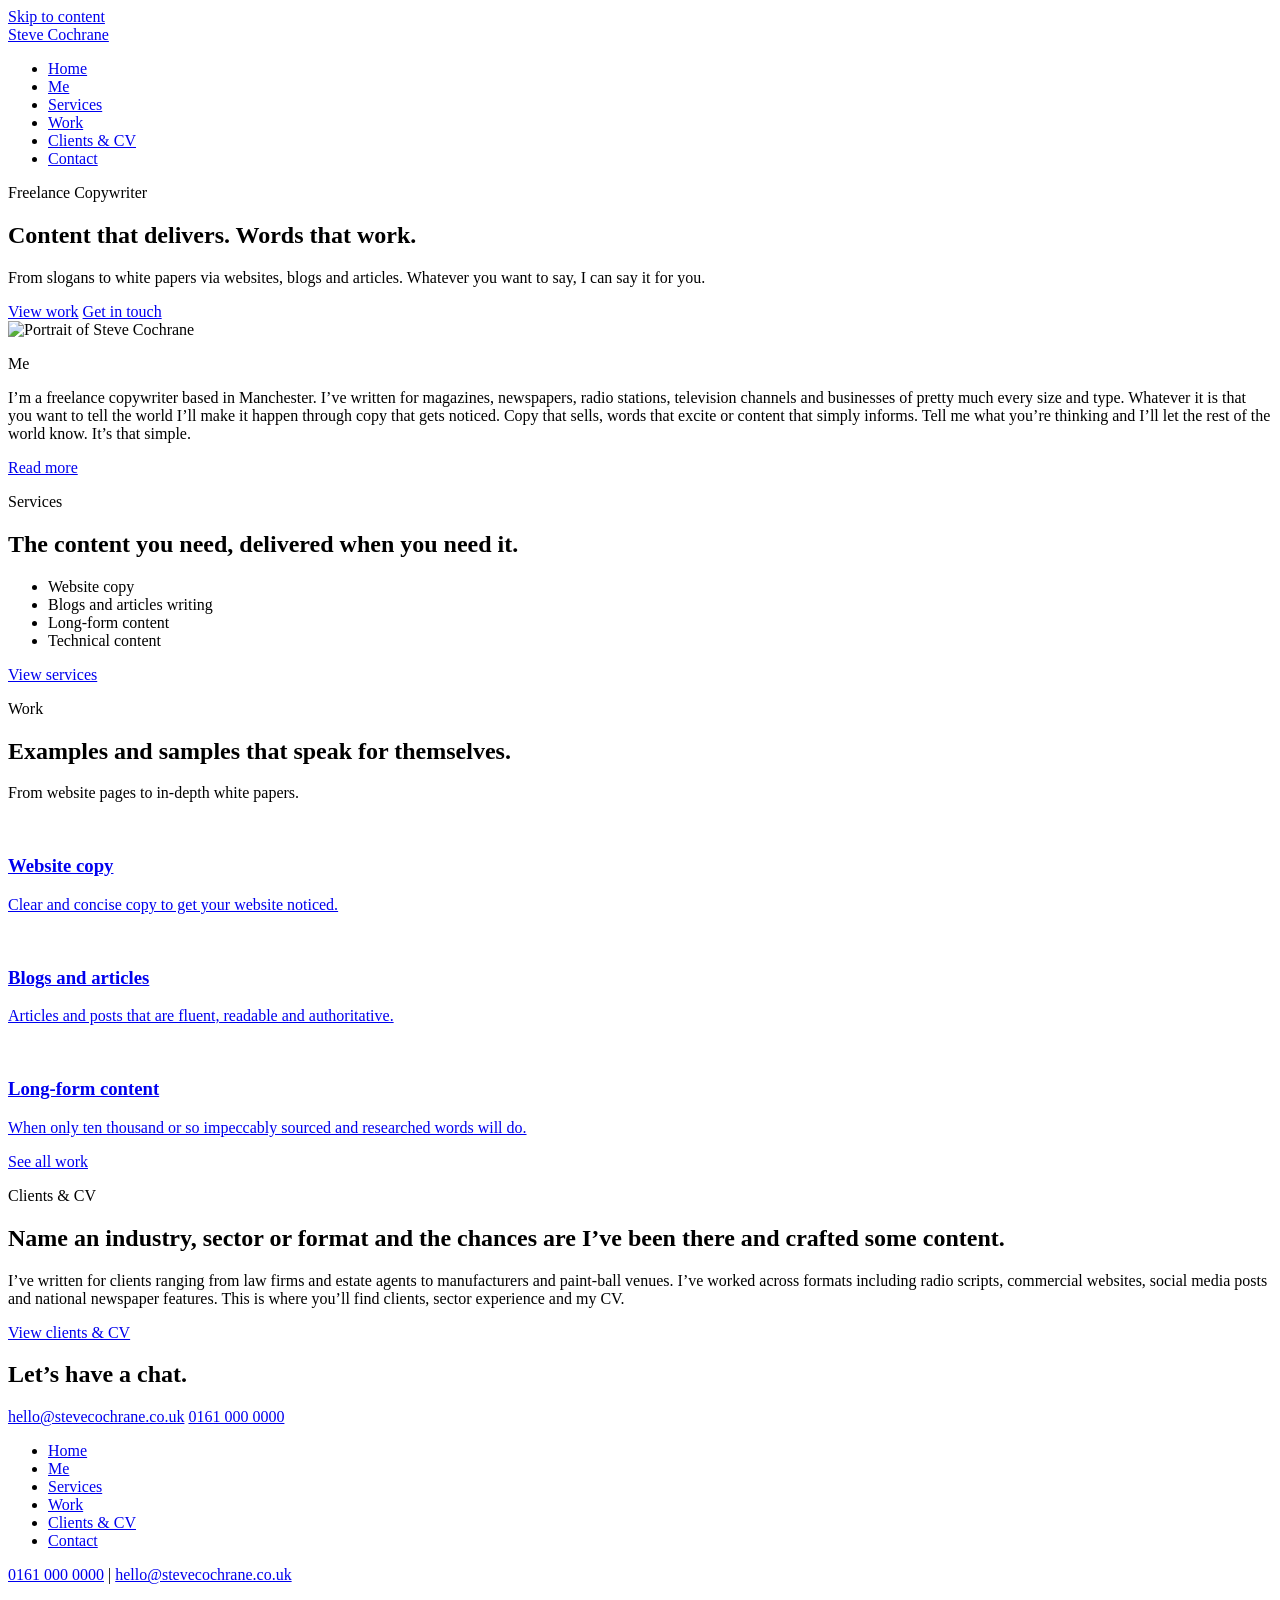
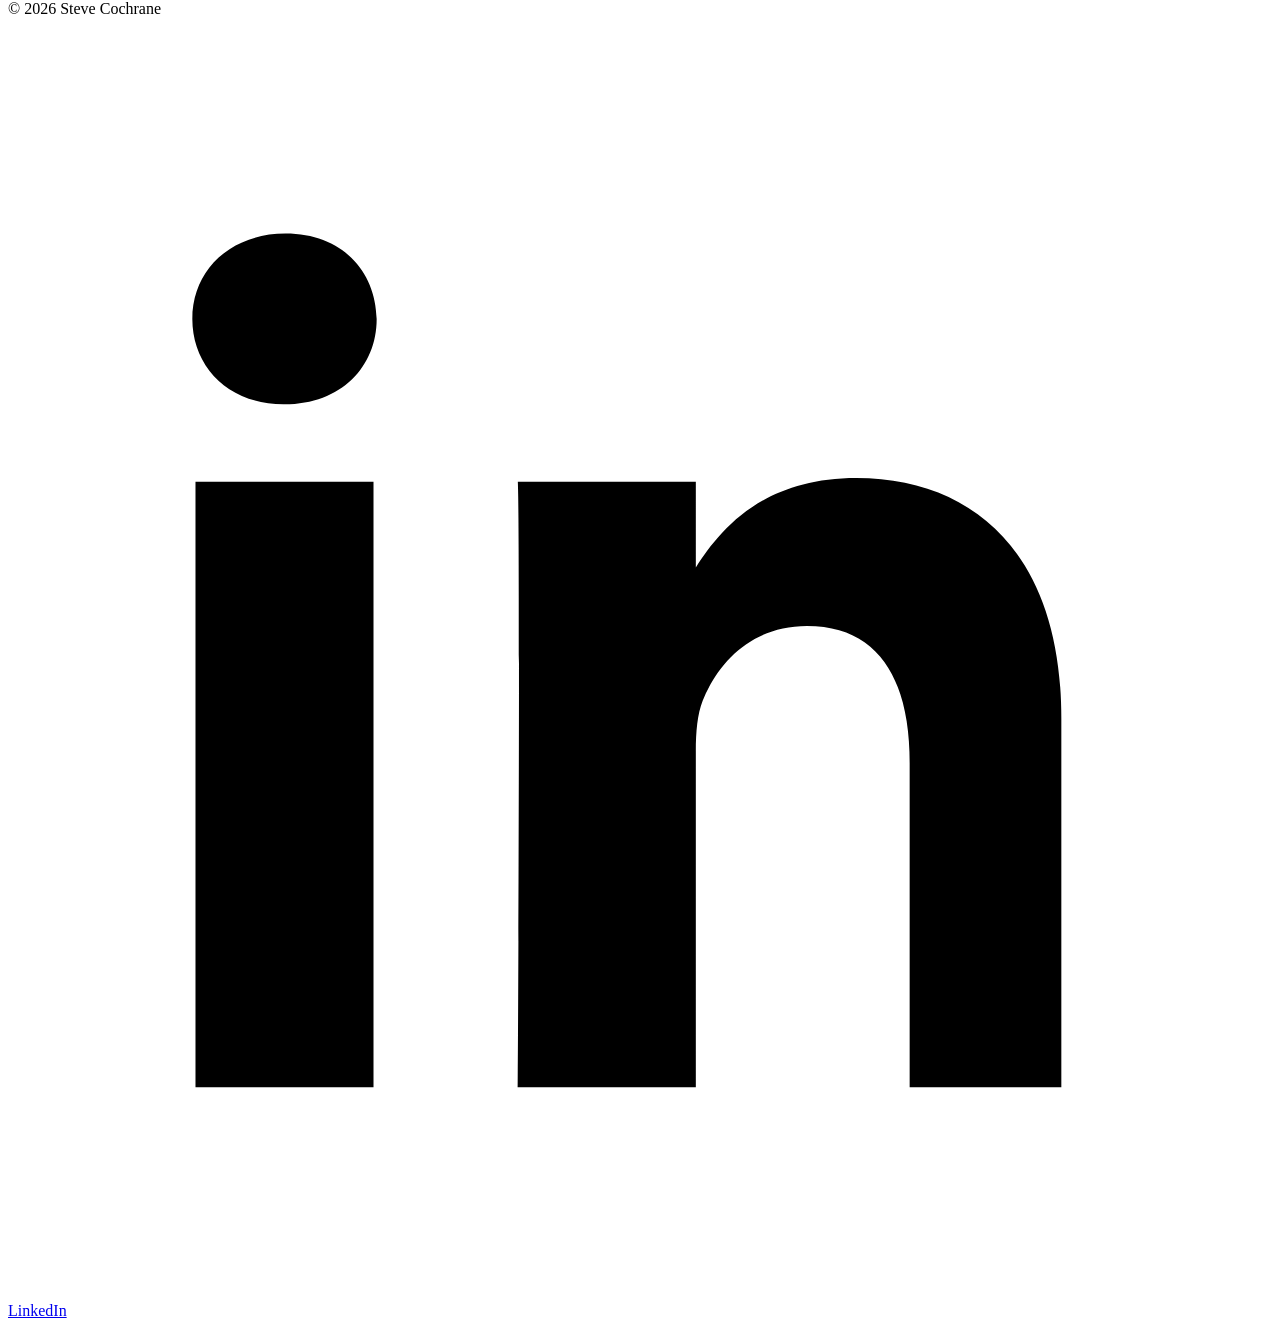
==== index.html @ b998ed4e "Create index.html" ====
<!DOCTYPE html>
<html lang="en-GB">
<head>
  <meta charset="UTF-8" />
  <meta name="viewport" content="width=device-width, initial-scale=1.0" />
  <title>Steve Cochrane | Freelance Copywriter</title>
  <meta
    name="description"
    content="Freelance copywriter Steve Cochrane writes clear, effective copy for websites, articles, white papers and more."
  />
  <link rel="preconnect" href="https://fonts.googleapis.com" />
  <link rel="preconnect" href="https://fonts.gstatic.com" crossorigin />
  <link
    href="https://fonts.googleapis.com/css2?family=Inter:wght@400;500;600;700;800&display=swap"
    rel="stylesheet"
  />
  <link rel="stylesheet" href="css/style.css" />
</head>

<body>
  <a class="skip-link" href="#main">Skip to content</a>

  <!-- HEADER -->
  <header class="site-header">
    <div class="container header-inner">
      <a class="site-logo" href="index.html">Steve Cochrane</a>

      <nav class="site-nav" aria-label="Primary navigation">
        <ul>
          <li><a href="index.html">Home</a></li>
          <li><a href="me.html">Me</a></li>
          <li><a href="services.html">Services</a></li>
          <li><a href="work.html">Work</a></li>
          <li><a href="clients-cv.html">Clients &amp; CV</a></li>
          <li><a class="nav-cta" href="contact.html">Contact</a></li>
        </ul>
      </nav>
    </div>
  </header>

  <!-- MAIN -->
  <main id="main">

    <!-- HERO -->
    <section class="hero">
      <div class="container hero-grid">
        <div class="hero-copy">
          <p class="eyebrow">Freelance Copywriter</p>
          <h1>Content that delivers. Words that work. 
</h1>
          <p class="hero-text">
            From slogans to white papers via websites, blogs and articles. Whatever you want to say, I can say it for you.  
          </p>

          <div class="hero-actions">
            <a class="button button-primary" href="work.html">View work</a>
            <a class="button button-secondary" href="contact.html">Get in touch</a>
          </div>
        </div>

        <div class="hero-image-wrap">
          <img
            src="image/steve.png"
            alt="Portrait of Steve Cochrane"
            class="hero-image"
          />
        </div>
      </div>
    </section>

    <!-- ME PREVIEW -->
    <section class="home-preview-section">
      <div class="container home-preview-grid">
        <div class="home-preview-label">
          <p>Me</p>
        </div>

        <div class="home-preview-content">
                    <p>
            I’m a freelance copywriter based in Manchester. I’ve written for magazines, newspapers, radio stations, television channels and businesses of pretty much every size and type. 
Whatever it is that you want to tell the world I’ll make it happen through copy that gets noticed. Copy that sells, words that excite or content that simply informs. Tell me what you’re thinking and I’ll let the rest of the world know. It’s that simple. 

          </p>
          <a class="text-link" href="me.html">Read more</a>
        </div>
      </div>
    </section>

    <!-- SERVICES PREVIEW -->
    <section class="home-preview-section">
      <div class="container home-preview-grid">
        <div class="home-preview-label">
          <p>Services</p>
        </div>

        <div class="home-preview-content">
          <h2>The content you need, delivered when you need it.</h2>
          <ul class="home-simple-list">
            <li>Website copy</li>
            <li>Blogs and articles writing</li>
            <li>Long-form content</li>
            <li>Technical content</li>
          </ul>
          <a class="text-link" href="services.html">View services</a>
        </div>
      </div>
    </section>

    <!-- WORK PREVIEW WITH IMAGES -->
    <section class="home-preview-section">
      <div class="container home-preview-grid">
        <div class="home-preview-label">
          <p>Work</p>
        </div>

        <div class="home-preview-content">
          <h2>Examples and samples that speak for themselves.</h2>
          <p>
           From website pages to in-depth white papers.

          </p>

          <div class="home-work-thumbs">
            <a class="work-thumb" href="work.html">
              <img src="image/work-thumb-1.jpg" alt="">
              <div class="work-thumb-copy">
                <h3>Website copy</h3>
                <p>Clear and concise copy to get your website noticed.
</p>
              </div>
            </a>

            <a class="work-thumb" href="work.html">
              <img src="image/work-thumb-2.jpg" alt="">
              <div class="work-thumb-copy">
                <h3>Blogs and articles</h3>
                <p>Articles and posts that are fluent, readable and authoritative. 
</p>
              </div>
            </a>

            <a class="work-thumb" href="work.html">
              <img src="image/work-thumb-3.jpg" alt="">
              <div class="work-thumb-copy">
                <h3>Long-form content
</h3>
                <p>When only ten thousand or so impeccably sourced and researched words will do.
</p>
              </div>
            </a>
          </div>

          <a class="text-link" href="work.html">See all work</a>
        </div>
      </div>
    </section>

    <!-- CLIENTS & CV -->
    <section class="home-preview-section">
      <div class="container home-preview-grid">
        <div class="home-preview-label">
          <p>Clients &amp; CV</p>
        </div>

        <div class="home-preview-content">
          <h2>Name an industry, sector or format and the chances are I’ve been there and crafted some content. 
</h2>
          <p>
           I’ve written for clients ranging from law firms and estate agents to manufacturers and paint-ball venues. I’ve worked across formats including radio scripts, commercial websites, social media posts and national newspaper features.
This is where you’ll find clients, sector experience and my CV. 

          </p>
          <a class="text-link" href="clients-cv.html">View clients &amp; CV</a>
        </div>
      </div>
    </section>

    <!-- CONTACT BAND -->
    <section class="contact-band">
      <div class="container contact-band-inner">
        <h2>Let’s have a chat.</h2>
        <a href="mailto:hello@stevecochrane.co.uk">hello@stevecochrane.co.uk</a>
        <a href="tel:01610000000">0161 000 0000</a>
      </div>
    </section>

  </main>

  <!-- FOOTER -->
  <footer class="site-footer">
    <div class="container footer-main">

      <nav class="footer-nav">
        <ul>
          <li><a href="index.html">Home</a></li>
          <li><a href="me.html">Me</a></li>
          <li><a href="services.html">Services</a></li>
          <li><a href="work.html">Work</a></li>
          <li><a href="clients-cv.html">Clients &amp; CV</a></li>
          <li><a href="contact.html">Contact</a></li>
        </ul>
      </nav>

      <div class="footer-meta">
        <div class="footer-meta-left">
          <p>
            <a href="tel:01610000000">0161 000 0000</a>
            <span>|</span>
            <a href="mailto:hello@stevecochrane.co.uk">hello@stevecochrane.co.uk</a>
          </p>
          <p>© 2026 Steve Cochrane</p>
        </div>

        <a class="footer-social" href="#" target="_blank">
          <svg viewBox="0 0 24 24">
            <path d="M6.94 8.5H3.56V20h3.38V8.5Zm-1.69-1.47c1.08 0 1.75-.72 1.75-1.62-.02-.92-.67-1.62-1.73-1.62S3.5 4.49 3.5 5.41c0 .9.68 1.62 1.73 1.62h.02ZM20.5 20h-3.38v-6.16c0-1.55-.56-2.6-1.95-2.6-1.07 0-1.7.72-1.98 1.42-.1.25-.13.6-.13.95V20H9.68s.05-10.46 0-11.5h3.38v1.63c.45-.7 1.25-1.7 3.05-1.7 2.23 0 3.89 1.45 3.89 4.56V20Z"/>
          </svg>
          <span>LinkedIn</span>
        </a>
      </div>

    </div>
  </footer>

</body>
</html>
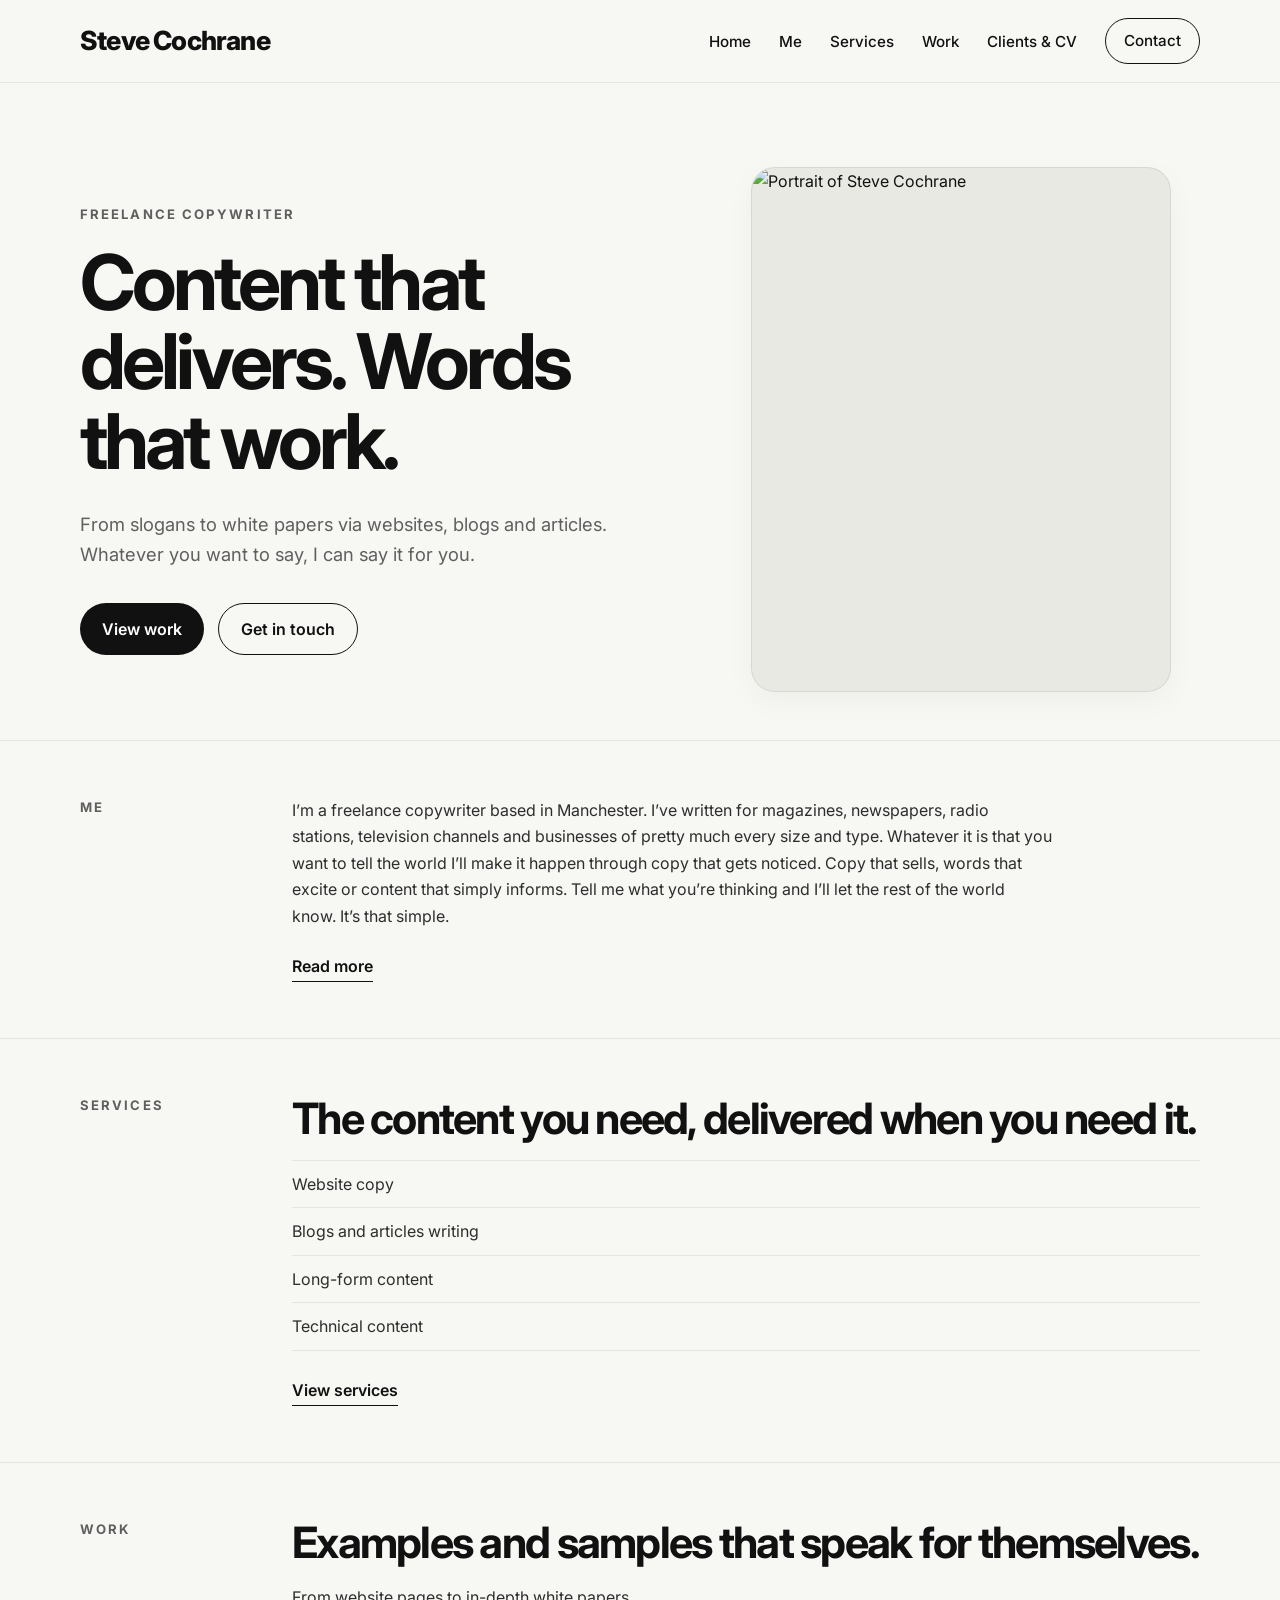
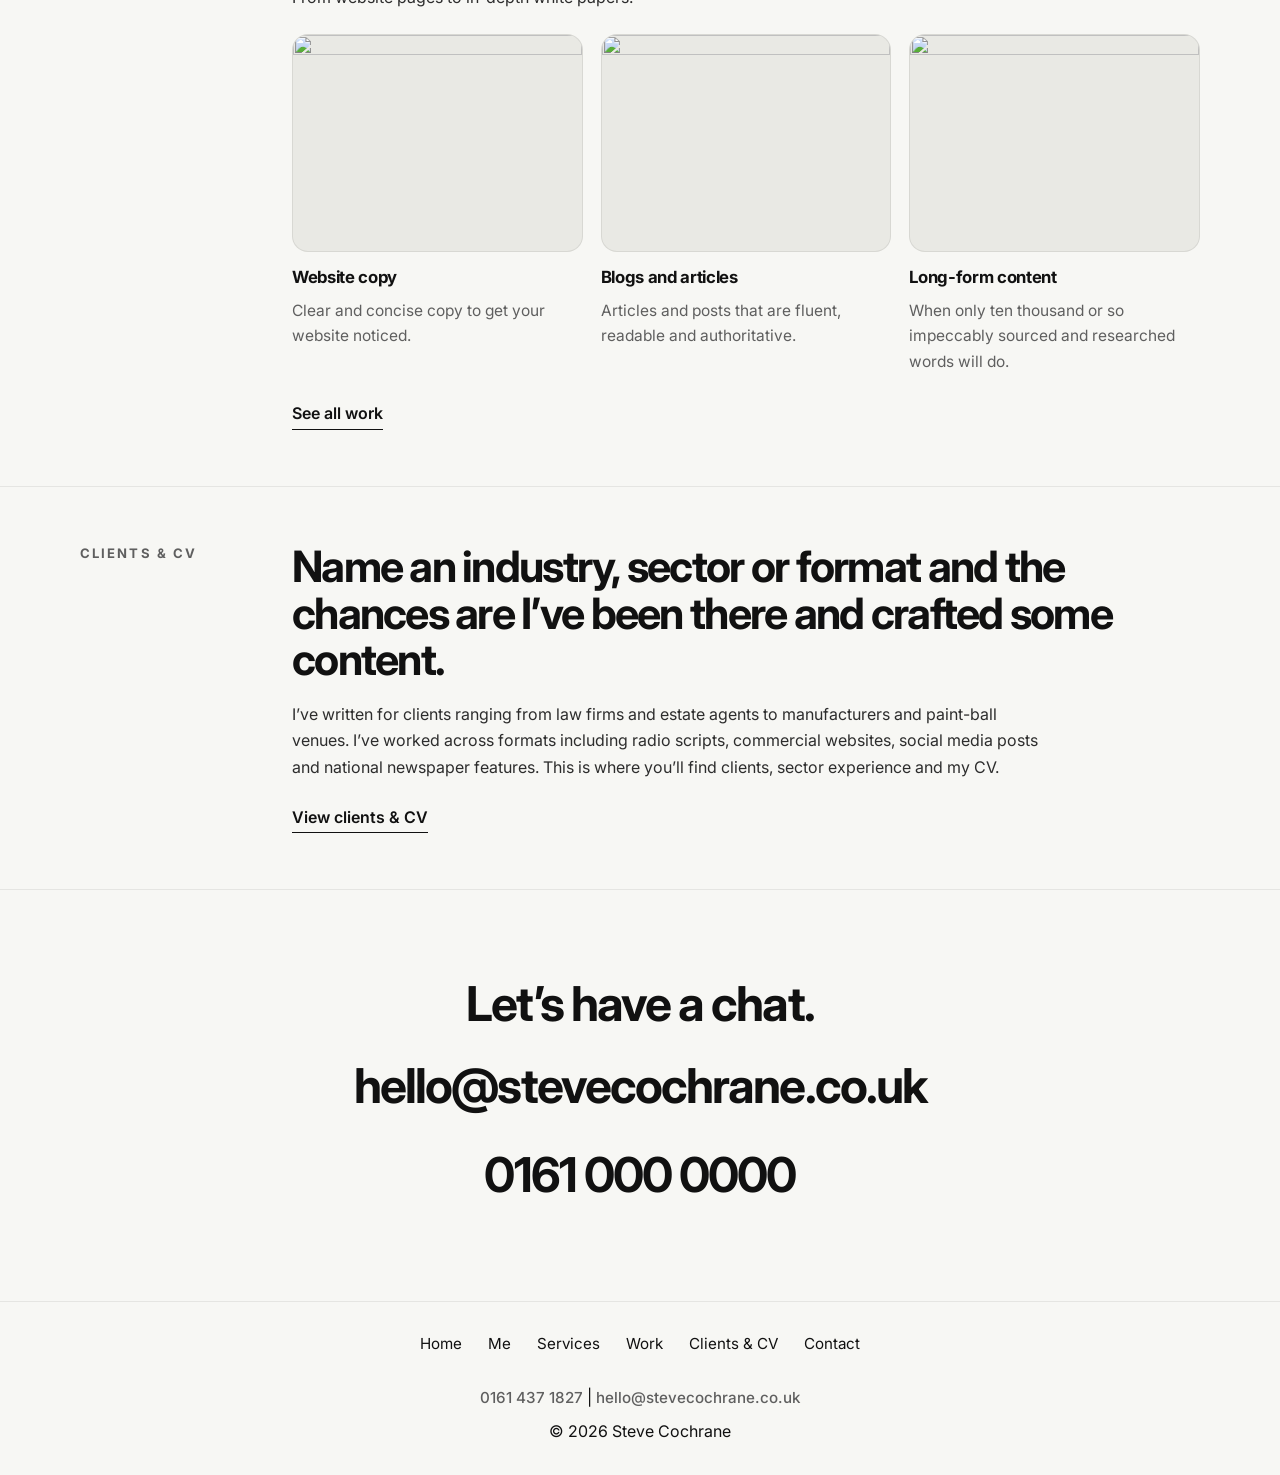
==== commit fb17aab6: "Update index.html" ====
--- a/index.html
+++ b/index.html
@@ -186,11 +186,9 @@
 
   </main>
 
-  <!-- FOOTER -->
-  <footer class="site-footer">
+    <footer class="site-footer">
     <div class="container footer-main">
-
-      <nav class="footer-nav">
+      <nav class="footer-nav" aria-label="Footer navigation">
         <ul>
           <li><a href="index.html">Home</a></li>
           <li><a href="me.html">Me</a></li>
@@ -201,25 +199,17 @@
         </ul>
       </nav>
 
-      <div class="footer-meta">
-        <div class="footer-meta-left">
-          <p>
-            <a href="tel:01610000000">0161 000 0000</a>
-            <span>|</span>
-            <a href="mailto:hello@stevecochrane.co.uk">hello@stevecochrane.co.uk</a>
-          </p>
-          <p>© 2026 Steve Cochrane</p>
-        </div>
-
-        <a class="footer-social" href="#" target="_blank">
-          <svg viewBox="0 0 24 24">
-            <path d="M6.94 8.5H3.56V20h3.38V8.5Zm-1.69-1.47c1.08 0 1.75-.72 1.75-1.62-.02-.92-.67-1.62-1.73-1.62S3.5 4.49 3.5 5.41c0 .9.68 1.62 1.73 1.62h.02ZM20.5 20h-3.38v-6.16c0-1.55-.56-2.6-1.95-2.6-1.07 0-1.7.72-1.98 1.42-.1.25-.13.6-.13.95V20H9.68s.05-10.46 0-11.5h3.38v1.63c.45-.7 1.25-1.7 3.05-1.7 2.23 0 3.89 1.45 3.89 4.56V20Z"/>
-          </svg>
-          <span>LinkedIn</span>
-        </a>
-      </div>
-
-    </div>
+     <div class="footer-meta">
+  <div class="footer-meta-centre">
+    <p>
+      <a class="footer-contact-item" href="tel:01614371827">0161 437 1827</a>
+      <span>|</span>
+      <a class="footer-contact-item" href="mailto:hello@stevecochrane.co.uk">hello@stevecochrane.co.uk</a>
+    </p>
+    <p>© 2026 Steve Cochrane</p>
+  </div>
+</div>
+     
   </footer>
 
 </body>
--- a/css/style.css
+++ b/css/style.css
@@ -0,0 +1,1550 @@
+:root {
+  --bg: #f7f7f4;
+  --surface: #ffffff;
+  --text: #111111;
+  --muted: #5f5f5f;
+  --line: #dddddd;
+  --accent: #111111;
+  --max-width: 1120px;
+  --narrow-width: 760px;
+  --radius: 18px;
+  --shadow: 0 10px 30px rgba(0, 0, 0, 0.04);
+}
+
+* {
+  box-sizing: border-box;
+}
+
+html {
+  scroll-behavior: smooth;
+}
+
+body {
+  margin: 0;
+  font-family: "Inter", sans-serif;
+  background: var(--bg);
+  color: var(--text);
+  line-height: 1.65;
+}
+
+img {
+  max-width: 100%;
+  display: block;
+}
+
+a {
+  color: var(--text);
+  text-decoration: none;
+}
+
+a:hover {
+  text-decoration: underline;
+}
+
+.skip-link {
+  position: absolute;
+  left: 16px;
+  top: -48px;
+  background: #111111;
+  color: #ffffff;
+  padding: 10px 14px;
+  border-radius: 999px;
+  z-index: 1000;
+  transition: top 0.2s ease;
+}
+
+.skip-link:focus {
+  top: 16px;
+}
+
+.container {
+  width: min(calc(100% - 40px), var(--max-width));
+  margin: 0 auto;
+}
+
+.narrow {
+  width: min(100%, var(--narrow-width));
+}
+
+.site-header {
+  position: sticky;
+  top: 0;
+  z-index: 100;
+  background: rgba(247, 247, 244, 0.92);
+  backdrop-filter: blur(12px);
+  border-bottom: 1px solid rgba(17, 17, 17, 0.08);
+}
+
+.header-inner {
+  display: flex;
+  align-items: center;
+  justify-content: space-between;
+  min-height: 82px;
+  gap: 24px;
+}
+
+.site-logo {
+  font-size: 1.65rem;
+  font-weight: 800;
+  letter-spacing: -0.03em;
+  text-decoration: none;
+}
+
+.site-logo:hover {
+  text-decoration: none;
+}
+
+.site-nav ul {
+  display: flex;
+  align-items: center;
+  gap: 28px;
+  list-style: none;
+  padding: 0;
+  margin: 0;
+}
+
+.site-nav a {
+  font-size: 0.95rem;
+  font-weight: 500;
+  text-decoration: none;
+}
+
+.nav-cta {
+  display: inline-flex;
+  align-items: center;
+  justify-content: center;
+  min-height: 46px;
+  padding: 0 18px;
+  border: 1px solid #111111;
+  border-radius: 999px;
+}
+
+.nav-cta:hover {
+  background: #111111;
+  color: #ffffff;
+  text-decoration: none;
+}
+
+.hero {
+  padding: 84px 0 48px;
+}
+
+.hero-grid {
+  display: grid;
+  grid-template-columns: 1.1fr 0.9fr;
+  gap: 56px;
+  align-items: center;
+}
+
+.eyebrow {
+  margin: 0 0 18px;
+  font-size: 0.82rem;
+  font-weight: 700;
+  letter-spacing: 0.16em;
+  text-transform: uppercase;
+  color: var(--muted);
+}
+
+.hero h1 {
+  margin: 0;
+  font-size: clamp(2.8rem, 6vw, 5rem);
+  line-height: 1.03;
+  letter-spacing: -0.05em;
+  max-width: 10ch;
+}
+
+.hero-text {
+  margin: 28px 0 0;
+  max-width: 600px;
+  font-size: 1.15rem;
+  color: var(--muted);
+}
+
+.hero-actions {
+  display: flex;
+  flex-wrap: wrap;
+  gap: 14px;
+  margin-top: 34px;
+}
+
+.button {
+  display: inline-flex;
+  align-items: center;
+  justify-content: center;
+  min-height: 52px;
+  padding: 0 22px;
+  border-radius: 999px;
+  font-weight: 600;
+  transition: transform 0.2s ease, background 0.2s ease, color 0.2s ease;
+}
+
+.button:hover {
+  text-decoration: none;
+  transform: translateY(-2px);
+}
+
+.button-primary {
+  background: #111111;
+  color: #ffffff;
+}
+
+.button-primary:hover {
+  background: #222222;
+}
+
+.button-secondary {
+  border: 1px solid #111111;
+  color: #111111;
+}
+
+.button-secondary:hover {
+  background: #111111;
+  color: #ffffff;
+}
+
+.hero-image-wrap {
+  display: flex;
+  justify-content: center;
+}
+
+.hero-image {
+  width: 100%;
+  max-width: 420px;
+  aspect-ratio: 4 / 5;
+  object-fit: cover;
+  border-radius: 24px;
+  background: #e9e9e4;
+  box-shadow: var(--shadow);
+  border: 1px solid rgba(17, 17, 17, 0.08);
+}
+
+.intro-strip {
+  padding: 22px 0;
+  border-top: 1px solid rgba(17, 17, 17, 0.08);
+  border-bottom: 1px solid rgba(17, 17, 17, 0.08);
+}
+
+.intro-strip-inner p {
+  margin: 0;
+  font-size: 1.05rem;
+  color: var(--muted);
+}
+
+.section {
+  padding: 92px 0;
+}
+
+.section-alt {
+  background: #f0f0eb;
+}
+
+.section-label {
+  margin: 0 0 14px;
+  font-size: 0.82rem;
+  font-weight: 700;
+  letter-spacing: 0.16em;
+  text-transform: uppercase;
+  color: var(--muted);
+}
+
+.section h2 {
+  margin: 0 0 22px;
+  font-size: clamp(2rem, 4vw, 3.2rem);
+  line-height: 1.08;
+  letter-spacing: -0.04em;
+}
+
+.section p {
+  margin: 0 0 18px;
+  font-size: 1.05rem;
+  color: #2d2d2d;
+}
+
+.section-intro {
+  max-width: 700px;
+  color: var(--muted);
+}
+
+.services-grid {
+  display: grid;
+  grid-template-columns: repeat(2, minmax(0, 1fr));
+  gap: 22px;
+  margin-top: 34px;
+}
+
+.service-card {
+  background: var(--surface);
+  border: 1px solid rgba(17, 17, 17, 0.08);
+  border-radius: var(--radius);
+  padding: 28px;
+  box-shadow: var(--shadow);
+}
+
+.service-card h3 {
+  margin: 0 0 12px;
+  font-size: 1.3rem;
+  letter-spacing: -0.03em;
+}
+
+.service-card p {
+  margin: 0;
+  color: var(--muted);
+}
+
+.work-list {
+  display: flex;
+  flex-direction: column;
+  margin-top: 30px;
+  border-top: 1px solid var(--line);
+}
+
+.work-item {
+  display: flex;
+  align-items: center;
+  justify-content: space-between;
+  gap: 24px;
+  padding: 24px 0;
+  border-bottom: 1px solid var(--line);
+}
+
+.work-item h3 {
+  margin: 0 0 8px;
+  font-size: 1.2rem;
+  letter-spacing: -0.03em;
+}
+
+.work-item p {
+  margin: 0;
+  color: var(--muted);
+}
+
+.work-item a {
+  white-space: nowrap;
+  font-weight: 600;
+}
+
+.quote-block {
+  padding: 40px;
+  background: #111111;
+  color: #ffffff;
+  border-radius: 24px;
+}
+
+.quote-block p {
+  margin: 0;
+  color: #ffffff;
+  font-size: clamp(1.3rem, 3vw, 2rem);
+  line-height: 1.3;
+  letter-spacing: -0.03em;
+}
+
+.contact-section {
+  padding-bottom: 110px;
+}
+
+.contact-details {
+  display: flex;
+  flex-direction: column;
+  gap: 10px;
+  margin-top: 28px;
+}
+
+.contact-details a,
+.contact-details span {
+  font-size: clamp(1.4rem, 3vw, 2.2rem);
+  font-weight: 700;
+  letter-spacing: -0.03em;
+}
+
+.site-footer {
+  border-top: 1px solid rgba(17, 17, 17, 0.08);
+  padding: 26px 0;
+}
+
+.footer-inner {
+  display: flex;
+  align-items: center;
+  justify-content: space-between;
+  gap: 20px;
+}
+
+.footer-inner p {
+  margin: 0;
+  color: var(--muted);
+  font-size: 0.95rem;
+}
+
+@media (max-width: 900px) {
+  .header-inner {
+    flex-direction: column;
+    align-items: flex-start;
+    padding: 18px 0;
+  }
+
+  .site-nav ul {
+    flex-wrap: wrap;
+    gap: 14px 18px;
+  }
+
+  .hero-grid {
+    grid-template-columns: 1fr;
+    gap: 34px;
+  }
+
+  .hero h1 {
+    max-width: 12ch;
+  }
+
+  .services-grid {
+    grid-template-columns: 1fr;
+  }
+
+  .work-item {
+    flex-direction: column;
+    align-items: flex-start;
+  }
+
+  .footer-inner {
+    flex-direction: column;
+    align-items: flex-start;
+  }
+}
+
+@media (max-width: 640px) {
+  .container {
+    width: min(calc(100% - 28px), var(--max-width));
+  }
+
+  .hero {
+    padding-top: 56px;
+  }
+
+  .section {
+    padding: 70px 0;
+  }
+
+  .hero-text,
+  .section p,
+  .intro-strip-inner p,
+  .service-card p {
+    font-size: 1rem;
+  }
+
+  .quote-block {
+    padding: 28px;
+  }
+
+  .contact-details a,
+  .contact-details span {
+    font-size: 1.25rem;
+  }
+}
+/* ===== ME PAGE ===== */
+
+.bio-grid {
+  display: grid;
+  grid-template-columns: 1.1fr 0.9fr;
+  gap: 60px;
+  align-items: start;
+}
+
+.bio-copy h1 {
+  margin: 0 0 24px;
+  font-size: clamp(2.6rem, 5vw, 4rem);
+  line-height: 1.05;
+  letter-spacing: -0.04em;
+}
+
+.bio-copy p {
+  margin: 0 0 18px;
+  font-size: 1.05rem;
+  color: #2d2d2d;
+}
+
+.bio-image-wrap {
+  display: flex;
+  justify-content: center;
+}
+
+.bio-image {
+  width: 100%;
+  max-width: 420px;
+  aspect-ratio: 4 / 5;
+  object-fit: cover;
+  border-radius: 20px;
+  background: #e9e9e4;
+  border: 1px solid rgba(17, 17, 17, 0.08);
+}
+
+/* Responsive */
+
+@media (max-width: 900px) {
+  .bio-grid {
+    grid-template-columns: 1fr;
+    gap: 32px;
+  }
+
+  .bio-image {
+    max-width: 100%;
+  }
+}
+/* ===== MINIMAL HOMEPAGE TWEAK ===== */
+
+.hero-minimal {
+  min-height: calc(100vh - 82px);
+  display: flex;
+  align-items: center;
+  padding: 72px 0;
+}
+
+/* ===== SHARED FOOTER ===== */
+
+.site-footer {
+  border-top: 1px solid rgba(17, 17, 17, 0.08);
+  padding: 20px 0;
+}
+
+.footer-contact {
+  display: flex;
+  align-items: center;
+  justify-content: space-between;
+  gap: 18px 28px;
+  flex-wrap: wrap;
+}
+
+.footer-contact-item,
+.footer-social {
+  display: inline-flex;
+  align-items: center;
+  gap: 10px;
+  color: var(--muted);
+  font-size: 0.95rem;
+  font-weight: 500;
+  text-decoration: none;
+}
+
+.footer-contact-item:hover,
+.footer-social:hover {
+  color: var(--text);
+  text-decoration: none;
+}
+
+.footer-social svg {
+  width: 18px;
+  height: 18px;
+  fill: currentColor;
+  flex: 0 0 18px;
+}
+
+.footer-social span {
+  line-height: 1;
+}
+
+@media (max-width: 640px) {
+  .hero-minimal {
+    min-height: auto;
+    padding: 56px 0 64px;
+  }
+
+  .footer-contact {
+    flex-direction: column;
+    align-items: flex-start;
+  }
+}
+/* ===== HOMEPAGE PREVIEW SECTIONS ===== */
+
+.home-preview-section {
+  padding: 56px 0;
+  border-top: 1px solid rgba(17, 17, 17, 0.08);
+}
+
+.home-preview-grid {
+  display: grid;
+  grid-template-columns: 180px minmax(0, 1fr);
+  gap: 32px;
+  align-items: start;
+}
+
+.home-preview-label p {
+  margin: 0;
+  font-size: 0.82rem;
+  font-weight: 700;
+  letter-spacing: 0.16em;
+  text-transform: uppercase;
+  color: var(--muted);
+}
+
+.home-preview-content h2 {
+  margin: 0 0 18px;
+  font-size: clamp(1.8rem, 3.4vw, 2.7rem);
+  line-height: 1.08;
+  letter-spacing: -0.04em;
+}
+
+.home-preview-content p {
+  margin: 0 0 16px;
+  max-width: 760px;
+  color: #2d2d2d;
+}
+
+.text-link {
+  display: inline-block;
+  margin-top: 8px;
+  font-weight: 600;
+  text-decoration: none;
+  border-bottom: 1px solid currentColor;
+  padding-bottom: 2px;
+}
+
+.text-link:hover {
+  text-decoration: none;
+}
+
+.home-simple-list {
+  list-style: none;
+  padding: 0;
+  margin: 0 0 18px;
+}
+
+.home-simple-list li {
+  padding: 10px 0;
+  border-bottom: 1px solid rgba(17, 17, 17, 0.08);
+  color: #2d2d2d;
+}
+
+.home-simple-list li:first-child {
+  border-top: 1px solid rgba(17, 17, 17, 0.08);
+}
+
+.home-work-preview {
+  margin-bottom: 18px;
+}
+
+.home-work-item {
+  padding: 14px 0;
+  border-bottom: 1px solid rgba(17, 17, 17, 0.08);
+}
+
+.home-work-item:first-child {
+  border-top: 1px solid rgba(17, 17, 17, 0.08);
+}
+
+.home-work-item h3 {
+  margin: 0 0 6px;
+  font-size: 1.05rem;
+  letter-spacing: -0.02em;
+}
+
+.home-work-item p {
+  margin: 0;
+  color: var(--muted);
+}
+
+@media (max-width: 900px) {
+  .home-preview-grid {
+    grid-template-columns: 1fr;
+    gap: 14px;
+  }
+}
+/* ===== WORK THUMBNAILS ON HOMEPAGE ===== */
+
+.home-work-thumbs {
+  display: grid;
+  grid-template-columns: repeat(3, minmax(0, 1fr));
+  gap: 18px;
+  margin: 24px 0 18px;
+}
+
+.work-thumb {
+  display: block;
+  text-decoration: none;
+  color: inherit;
+}
+
+.work-thumb:hover {
+  text-decoration: none;
+}
+
+.work-thumb img {
+  width: 100%;
+  aspect-ratio: 4 / 3;
+  object-fit: cover;
+  border-radius: 16px;
+  background: #e9e9e4;
+  border: 1px solid rgba(17, 17, 17, 0.08);
+  margin-bottom: 12px;
+}
+
+.work-thumb-copy h3 {
+  margin: 0 0 6px;
+  font-size: 1.05rem;
+  letter-spacing: -0.02em;
+}
+
+.work-thumb-copy p {
+  margin: 0;
+  color: var(--muted);
+  font-size: 0.97rem;
+}
+
+/* ===== LARGE CONTACT BAND ===== */
+
+.contact-band {
+  padding: 88px 0 76px;
+  border-top: 1px solid rgba(17, 17, 17, 0.08);
+}
+
+.contact-band-inner {
+  text-align: center;
+}
+
+.contact-band-inner h2 {
+  margin: 0 0 16px;
+  font-size: clamp(2rem, 4vw, 3rem);
+  line-height: 1.08;
+  letter-spacing: -0.04em;
+}
+
+.contact-band-inner a {
+  display: block;
+  width: fit-content;
+  margin: 0 auto 10px;
+  font-size: clamp(1.8rem, 4vw, 3rem);
+  font-weight: 700;
+  letter-spacing: -0.04em;
+  text-decoration: none;
+}
+
+.contact-band-inner a:hover {
+  text-decoration: underline;
+}
+
+/* ===== FOOTER WITH NAV ===== */
+
+.site-footer {
+  border-top: 1px solid rgba(17, 17, 17, 0.08);
+  padding: 28px 0 30px;
+}
+
+.footer-main {
+  display: flex;
+  flex-direction: column;
+  gap: 28px;
+}
+
+.footer-nav ul {
+  display: flex;
+  flex-wrap: wrap;
+  justify-content: center;
+  gap: 12px 26px;
+  list-style: none;
+  padding: 0;
+  margin: 0;
+}
+
+.footer-nav a {
+  color: var(--text);
+  text-decoration: none;
+  font-size: 0.95rem;
+}
+
+.footer-nav a:hover {
+  text-decoration: underline;
+}
+
+.footer-meta {
+  display: flex;
+  align-items: flex-end;
+  justify-content: space-between;
+  gap: 20px;
+}
+
+.footer-meta-left p {
+  margin: 0 0 8px;
+  color: var(--muted);
+  font-size: 0.95rem;
+}
+
+.footer-meta-left p:last-child {
+  margin-bottom: 0;
+}
+
+.footer-meta-left span {
+  margin: 0 8px;
+  color: var(--muted);
+}
+
+.footer-contact-item {
+  color: var(--muted);
+  text-decoration: none;
+}
+
+.footer-contact-item:hover {
+  color: var(--text);
+  text-decoration: none;
+}
+
+.footer-social {
+  display: inline-flex;
+  align-items: center;
+  gap: 10px;
+  color: var(--muted);
+  text-decoration: none;
+  font-size: 0.95rem;
+  font-weight: 500;
+}
+
+.footer-social:hover {
+  color: var(--text);
+  text-decoration: none;
+}
+
+.footer-social svg {
+  width: 18px;
+  height: 18px;
+  fill: currentColor;
+  flex: 0 0 18px;
+}
+
+/* ===== RESPONSIVE ===== */
+
+@media (max-width: 900px) {
+  .home-work-thumbs {
+    grid-template-columns: 1fr;
+  }
+
+  .footer-meta {
+    flex-direction: column;
+    align-items: flex-start;
+  }
+}
+
+@media (max-width: 640px) {
+  .contact-band {
+    padding: 64px 0 56px;
+  }
+
+  .contact-band-inner a {
+    font-size: 1.5rem;
+    word-break: break-word;
+  }
+
+  .footer-nav ul {
+    justify-content: flex-start;
+    gap: 10px 18px;
+  }
+}
+/* ===== WORK PAGE ===== */
+
+.work-hero {
+  padding-bottom: 70px;
+}
+
+.work-hero-grid {
+  display: grid;
+  grid-template-columns: 1fr 1fr;
+  gap: 48px;
+  align-items: center;
+}
+
+.work-hero-image img {
+  width: 100%;
+  aspect-ratio: 4 / 3;
+  object-fit: cover;
+  border-radius: 20px;
+  background: #e9e9e4;
+  border: 1px solid rgba(17, 17, 17, 0.08);
+}
+
+.work-hero-copy h1 {
+  margin: 0 0 20px;
+  font-size: clamp(2.4rem, 5vw, 4.2rem);
+  line-height: 1.05;
+  letter-spacing: -0.04em;
+}
+
+.work-hero-copy p {
+  margin: 0 0 16px;
+  color: #2d2d2d;
+}
+
+.work-section {
+  padding-top: 70px;
+  padding-bottom: 70px;
+}
+
+.work-section-alt {
+  background: #f0f0eb;
+}
+
+.work-section-heading {
+  max-width: 760px;
+  margin-bottom: 30px;
+}
+
+.work-section-heading h2 {
+  margin: 0 0 14px;
+  font-size: clamp(1.9rem, 3.8vw, 3rem);
+  line-height: 1.08;
+  letter-spacing: -0.04em;
+}
+
+.work-section-heading p {
+  margin: 0;
+  color: var(--muted);
+}
+
+.work-grid {
+  display: grid;
+  grid-template-columns: repeat(2, minmax(0, 1fr));
+  gap: 26px;
+}
+
+.work-card {
+  background: var(--surface);
+  border: 1px solid rgba(17, 17, 17, 0.08);
+  border-radius: 20px;
+  overflow: hidden;
+}
+
+.work-card-image {
+  display: block;
+  text-decoration: none;
+}
+
+.work-card-image:hover {
+  text-decoration: none;
+}
+
+.work-card-image img {
+  width: 100%;
+  aspect-ratio: 16 / 10;
+  object-fit: cover;
+  background: #e9e9e4;
+  border-bottom: 1px solid rgba(17, 17, 17, 0.08);
+}
+
+.work-card-body {
+  padding: 22px;
+}
+
+.work-card-body h3 {
+  margin: 0 0 10px;
+  font-size: 1.25rem;
+  letter-spacing: -0.03em;
+}
+
+.work-card-body p {
+  margin: 0 0 18px;
+  color: var(--muted);
+}
+
+.work-card-actions {
+  display: flex;
+  flex-wrap: wrap;
+  gap: 14px;
+}
+
+.work-card-actions a {
+  font-weight: 600;
+  text-decoration: none;
+  border-bottom: 1px solid currentColor;
+  padding-bottom: 2px;
+}
+
+.work-card-actions a:hover {
+  text-decoration: none;
+}
+
+@media (max-width: 900px) {
+  .work-hero-grid,
+  .work-grid {
+    grid-template-columns: 1fr;
+  }
+
+  .work-hero {
+    padding-bottom: 50px;
+  }
+
+  .work-section {
+    padding-top: 50px;
+    padding-bottom: 50px;
+  }
+}
+/* ===== CLIENTS & CV PAGE ===== */
+
+.clients-intro {
+  padding-bottom: 46px;
+}
+
+.clients-intro-inner {
+  max-width: 760px;
+}
+
+.clients-intro-inner h1 {
+  margin: 0 0 22px;
+  font-size: clamp(2.5rem, 5vw, 4.6rem);
+  line-height: 1.05;
+  letter-spacing: -0.05em;
+}
+
+.clients-intro-inner p {
+  margin: 0 0 16px;
+  color: #2d2d2d;
+}
+
+.client-logos-section {
+  padding-top: 20px;
+  padding-bottom: 70px;
+}
+
+.client-logos-grid {
+  display: grid;
+  grid-template-columns: repeat(5, minmax(0, 1fr));
+  gap: 34px 26px;
+  align-items: center;
+}
+
+.client-logo-item {
+  display: flex;
+  align-items: center;
+  justify-content: center;
+  min-height: 90px;
+}
+
+.client-logo-item img {
+  max-width: 300px;
+  max-height: 200px;
+  width: auto;
+  height: auto;
+  object-fit: contain;
+  opacity: 0.95;
+}
+
+.cv-preview-section {
+  padding-top: 20px;
+}
+
+.cv-preview-inner {
+  display: grid;
+  grid-template-columns: 0.9fr 1.1fr;
+  gap: 44px;
+  align-items: center;
+}
+
+.cv-copy h2 {
+  margin: 0 0 18px;
+  font-size: clamp(2rem, 4vw, 3rem);
+  line-height: 1.08;
+  letter-spacing: -0.04em;
+}
+
+.cv-copy p {
+  margin: 0 0 16px;
+  color: #2d2d2d;
+}
+
+.cv-preview-card {
+  display: block;
+  text-decoration: none;
+}
+
+.cv-preview-card:hover {
+  text-decoration: none;
+}
+
+.cv-preview-card img {
+  width: 100%;
+  max-width: 560px;
+  margin-left: auto;
+  border-radius: 18px;
+  background: #ecece7;
+  border: 1px solid rgba(17, 17, 17, 0.08);
+  box-shadow: 0 10px 30px rgba(0, 0, 0, 0.05);
+}
+
+/* Responsive */
+
+@media (max-width: 1000px) {
+  .client-logos-grid {
+    grid-template-columns: repeat(4, minmax(0, 1fr));
+  }
+}
+
+@media (max-width: 900px) {
+  .cv-preview-inner {
+    grid-template-columns: 1fr;
+    gap: 28px;
+  }
+
+  .cv-preview-card img {
+    margin-left: 0;
+    max-width: 100%;
+  }
+}
+
+@media (max-width: 700px) {
+  .client-logos-grid {
+    grid-template-columns: repeat(2, minmax(0, 1fr));
+    gap: 26px 18px;
+  }
+
+  .client-logo-item {
+    min-height: 72px;
+  }
+
+  .client-logo-item img {
+    max-width: 120px;
+    max-height: 48px;
+  }
+}
+.client-logo-item img {
+  max-width: 180px;
+  max-height: 80px;
+  width: auto;
+  height: auto;
+  object-fit: contain;
+}
+.client-logos-grid {
+  display: grid;
+  grid-template-columns: repeat(4, minmax(0, 1fr));
+  gap: 50px 40px;
+  align-items: center;
+  margin-top: 30px;
+}
+/* ===== SERVICES PAGE ===== */
+
+.services-intro {
+  padding-bottom: 54px;
+}
+
+.services-intro-inner {
+  max-width: 820px;
+}
+
+.services-intro-inner h1 {
+  margin: 0 0 22px;
+  font-size: clamp(2.6rem, 5vw, 4.8rem);
+  line-height: 1.04;
+  letter-spacing: -0.05em;
+}
+
+.services-intro-inner p {
+  margin: 0 0 16px;
+  color: #2d2d2d;
+}
+
+.services-list-section {
+  padding-top: 24px;
+}
+
+.service-row {
+  display: grid;
+  grid-template-columns: 100px minmax(0, 1fr);
+  gap: 26px;
+  padding: 34px 0;
+  border-top: 1px solid rgba(17, 17, 17, 0.08);
+}
+
+.service-row:last-child {
+  border-bottom: 1px solid rgba(17, 17, 17, 0.08);
+}
+
+.service-row-label p {
+  margin: 0;
+  font-size: 0.95rem;
+  font-weight: 700;
+  color: var(--muted);
+}
+
+.service-row-content h2 {
+  margin: 0 0 14px;
+  font-size: clamp(1.6rem, 3vw, 2.5rem);
+  line-height: 1.08;
+  letter-spacing: -0.04em;
+}
+
+.service-row-content p {
+  margin: 0 0 16px;
+  max-width: 780px;
+  color: #2d2d2d;
+}
+
+.service-row-content ul {
+  margin: 0;
+  padding-left: 18px;
+}
+
+.service-row-content li {
+  margin: 0 0 8px;
+  color: var(--muted);
+}
+
+.how-i-work-section {
+  background: #f0f0eb;
+}
+
+.how-i-work-inner {
+  max-width: 820px;
+}
+
+.how-i-work-inner h2 {
+  margin: 0 0 20px;
+  font-size: clamp(2rem, 4vw, 3.2rem);
+  line-height: 1.08;
+  letter-spacing: -0.04em;
+}
+
+.how-i-work-inner p {
+  margin: 0 0 16px;
+  color: #2d2d2d;
+}
+
+.services-closing-inner {
+  max-width: 820px;
+}
+
+.services-closing-inner h2 {
+  margin: 0 0 18px;
+  font-size: clamp(2rem, 4vw, 3.1rem);
+  line-height: 1.08;
+  letter-spacing: -0.04em;
+}
+
+.services-closing-inner p {
+  margin: 0 0 24px;
+  color: #2d2d2d;
+  max-width: 760px;
+}
+
+@media (max-width: 700px) {
+  .service-row {
+    grid-template-columns: 1fr;
+    gap: 12px;
+    padding: 28px 0;
+  }
+}
+/* ===== NEW WORK PAGE ===== */
+
+.work-page-intro {
+  padding-bottom: 44px;
+}
+
+.work-page-intro-inner {
+  max-width: 820px;
+}
+
+.work-page-intro-inner h1 {
+  margin: 0 0 22px;
+  font-size: clamp(2.6rem, 5vw, 4.8rem);
+  line-height: 1.04;
+  letter-spacing: -0.05em;
+}
+
+.work-page-intro-inner p {
+  margin: 0 0 16px;
+  color: #2d2d2d;
+}
+
+.work-accordion-section {
+  padding-top: 10px;
+}
+
+.work-accordion {
+  border-top: 1px solid rgba(17, 17, 17, 0.1);
+}
+
+.work-accordion:last-child {
+  border-bottom: 1px solid rgba(17, 17, 17, 0.1);
+}
+
+.work-accordion summary {
+  list-style: none;
+  cursor: pointer;
+  position: relative;
+  padding: 28px 54px 28px 0;
+  font-size: clamp(1.4rem, 2.5vw, 2rem);
+  font-weight: 700;
+  letter-spacing: -0.03em;
+}
+
+.work-accordion summary::-webkit-details-marker {
+  display: none;
+}
+
+.work-accordion summary::after {
+  content: "+";
+  position: absolute;
+  right: 0;
+  top: 50%;
+  transform: translateY(-50%);
+  font-size: 2rem;
+  font-weight: 400;
+  line-height: 1;
+  color: var(--muted);
+}
+
+.work-accordion[open] summary::after {
+  content: "−";
+}
+
+.work-accordion-panel {
+  padding: 0 0 34px;
+}
+
+.work-example-grid {
+  display: grid;
+  grid-template-columns: repeat(2, minmax(0, 1fr));
+  gap: 34px 26px;
+  padding-top: 4px;
+}
+
+.work-example-card {
+  min-width: 0;
+}
+
+.work-example-image {
+  display: block;
+  text-decoration: none;
+}
+
+.work-example-image:hover {
+  text-decoration: none;
+}
+
+.work-example-image img {
+  width: 100%;
+  aspect-ratio: 16 / 10;
+  object-fit: cover;
+  background: #e9e9e4;
+  border: 1px solid rgba(17, 17, 17, 0.08);
+  margin-bottom: 16px;
+}
+
+.work-example-copy h3 {
+  margin: 0 0 10px;
+  font-size: clamp(1.1rem, 1.8vw, 1.7rem);
+  line-height: 1.1;
+  letter-spacing: -0.03em;
+  color: #2f5f98;
+}
+
+.work-example-copy p {
+  margin: 0;
+  color: #2d2d2d;
+}
+
+@media (max-width: 800px) {
+  .work-example-grid {
+    grid-template-columns: 1fr;
+  }
+
+  .work-accordion summary {
+    padding: 22px 42px 22px 0;
+  }
+}
+/* ===== CONTACT PAGE ===== */
+
+.contact-page-intro {
+  padding-bottom: 44px;
+}
+
+.contact-page-inner {
+  max-width: 820px;
+}
+
+.contact-page-inner h1 {
+  margin: 0 0 22px;
+  font-size: clamp(2.6rem, 5vw, 4.8rem);
+  line-height: 1.04;
+  letter-spacing: -0.05em;
+}
+
+.contact-page-inner p {
+  margin: 0 0 16px;
+  color: #2d2d2d;
+}
+
+.contact-methods-section {
+  padding-top: 10px;
+}
+
+.contact-methods-grid {
+  display: grid;
+  grid-template-columns: repeat(3, minmax(0, 1fr));
+  gap: 24px;
+}
+
+.contact-method-card {
+  padding: 26px 0 30px;
+  border-top: 1px solid rgba(17, 17, 17, 0.08);
+}
+
+.contact-method-label {
+  margin: 0 0 12px;
+  font-size: 0.82rem;
+  font-weight: 700;
+  letter-spacing: 0.16em;
+  text-transform: uppercase;
+  color: var(--muted);
+}
+
+.contact-method-card h2 {
+  margin: 0 0 14px;
+  font-size: clamp(1.4rem, 2.6vw, 2.2rem);
+  line-height: 1.08;
+  letter-spacing: -0.04em;
+}
+
+.contact-method-card h2 a {
+  text-decoration: none;
+}
+
+.contact-method-card h2 a:hover {
+  text-decoration: underline;
+}
+
+.contact-method-card p:last-child {
+  margin: 0;
+  color: #2d2d2d;
+}
+
+.contact-note-section {
+  background: #f0f0eb;
+}
+
+.contact-note-inner {
+  max-width: 820px;
+}
+
+.contact-note-inner h2 {
+  margin: 0 0 18px;
+  font-size: clamp(2rem, 4vw, 3.1rem);
+  line-height: 1.08;
+  letter-spacing: -0.04em;
+}
+
+.contact-note-inner p {
+  margin: 0 0 16px;
+  color: #2d2d2d;
+}
+
+@media (max-width: 900px) {
+  .contact-methods-grid {
+    grid-template-columns: 1fr;
+  }
+}
+/* ===== CONTACT PAGE ===== */
+
+.contact-page-intro {
+  padding-bottom: 44px;
+}
+
+.contact-page-inner {
+  max-width: 820px;
+}
+
+.contact-page-inner h1 {
+  margin: 0 0 22px;
+  font-size: clamp(2.6rem, 5vw, 4.8rem);
+  line-height: 1.04;
+  letter-spacing: -0.05em;
+}
+
+.contact-page-inner p {
+  margin: 0 0 16px;
+  color: #2d2d2d;
+}
+
+.contact-methods-section {
+  padding-top: 10px;
+}
+
+.contact-methods-grid {
+  display: grid;
+  grid-template-columns: repeat(3, minmax(0, 1fr));
+  gap: 24px;
+}
+
+.contact-method-card {
+  min-width: 0;
+  padding: 26px 0 30px;
+  border-top: 1px solid rgba(17, 17, 17, 0.08);
+}
+
+.contact-method-label {
+  margin: 0 0 12px;
+  font-size: 0.82rem;
+  font-weight: 700;
+  letter-spacing: 0.16em;
+  text-transform: uppercase;
+  color: var(--muted);
+}
+
+.contact-value {
+  display: block;
+  margin: 0 0 14px;
+  font-size: clamp(1.4rem, 2.6vw, 2.2rem);
+  line-height: 1.08;
+  letter-spacing: -0.04em;
+  word-break: break-word;
+  overflow-wrap: anywhere;
+}
+
+.contact-value a {
+  text-decoration: none;
+}
+
+.contact-value a:hover {
+  text-decoration: underline;
+}
+
+.contact-method-card p:last-child {
+  margin: 0;
+  color: #2d2d2d;
+}
+
+.contact-note-section {
+  background: #f0f0eb;
+}
+
+.contact-note-inner {
+  max-width: 820px;
+}
+
+.contact-note-inner h2 {
+  margin: 0 0 18px;
+  font-size: clamp(2rem, 4vw, 3.1rem);
+  line-height: 1.08;
+  letter-spacing: -0.04em;
+}
+
+.contact-note-inner p {
+  margin: 0 0 16px;
+  color: #2d2d2d;
+}
+
+@media (max-width: 1100px) {
+  .contact-methods-grid {
+    grid-template-columns: 1fr;
+  }
+}
+.footer-meta {
+  display: flex;
+  justify-content: center;
+  text-align: center;
+}
+
+.footer-meta-centre {
+  display: flex;
+  flex-direction: column;
+  align-items: center;
+}
+
+.footer-meta-centre p {
+  margin: 0;
+}
+
+.footer-meta-centre p + p {
+  margin-top: 0.5rem;
+}
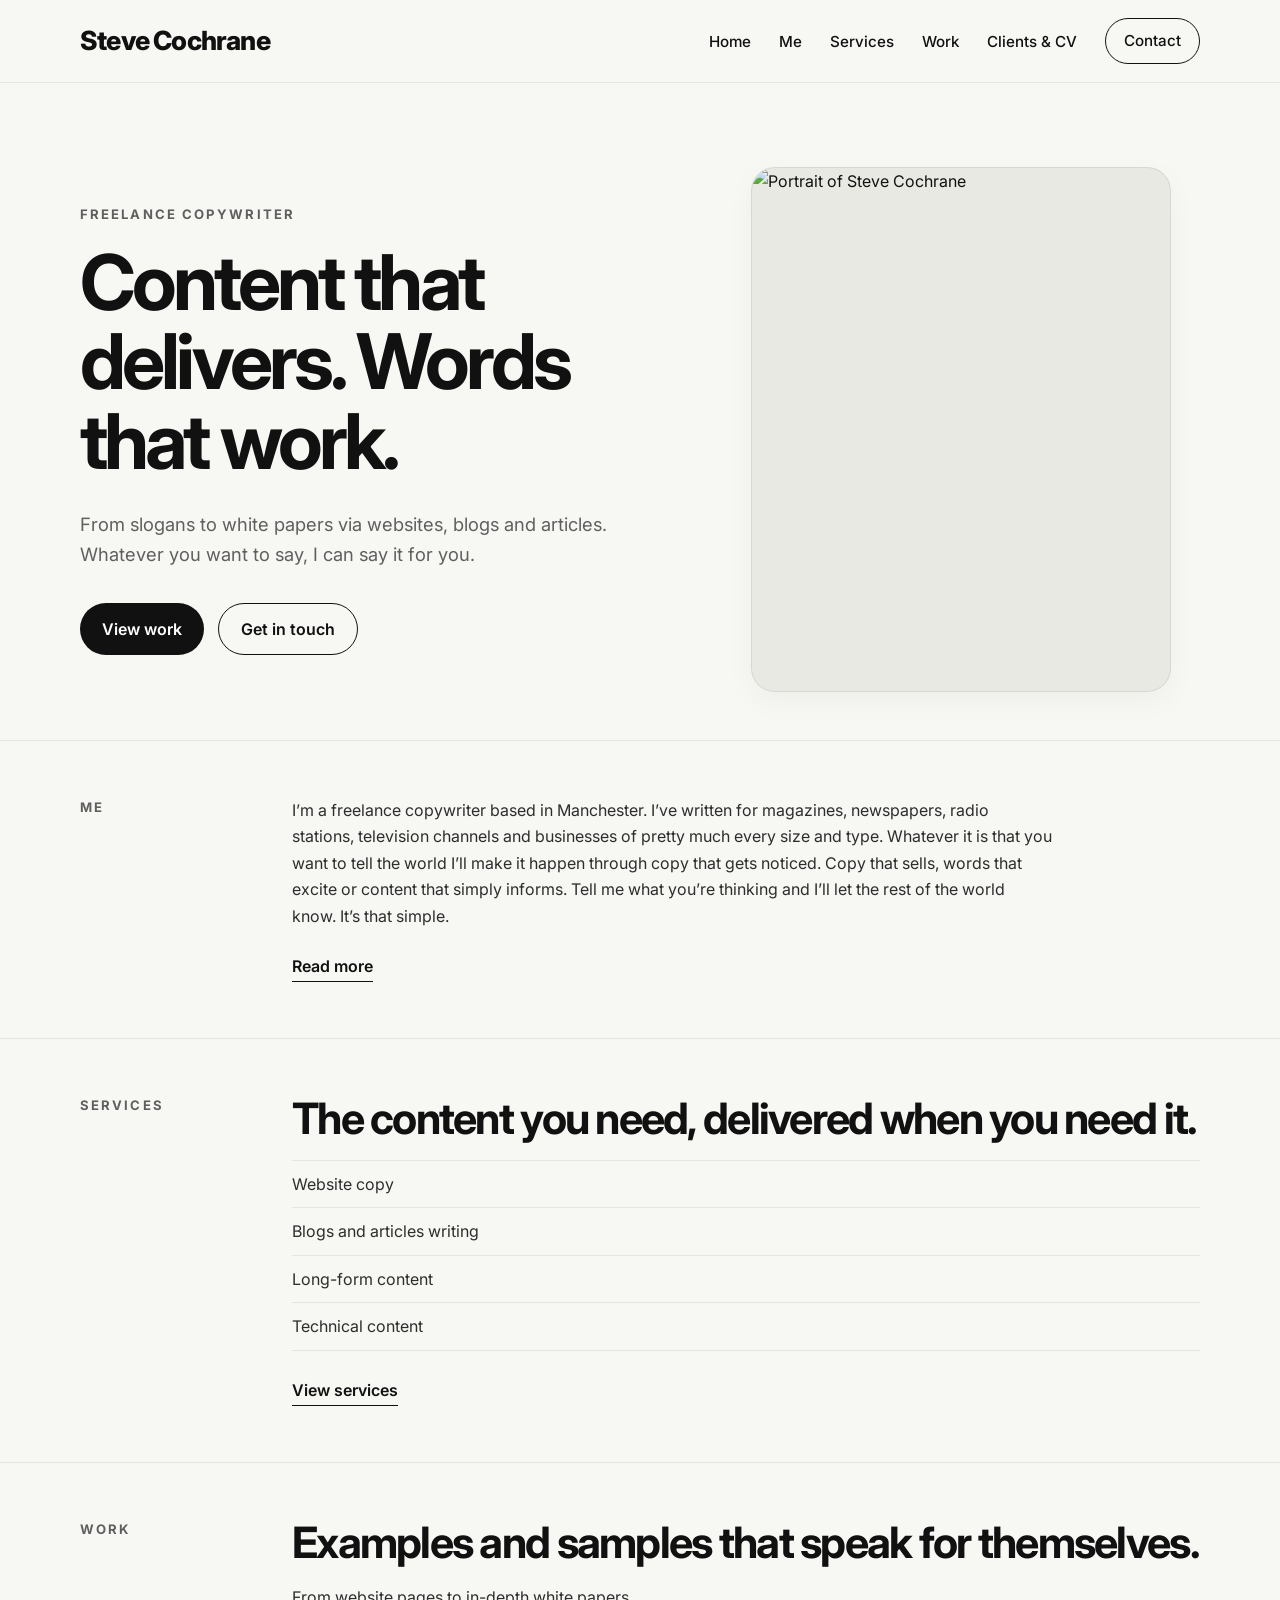
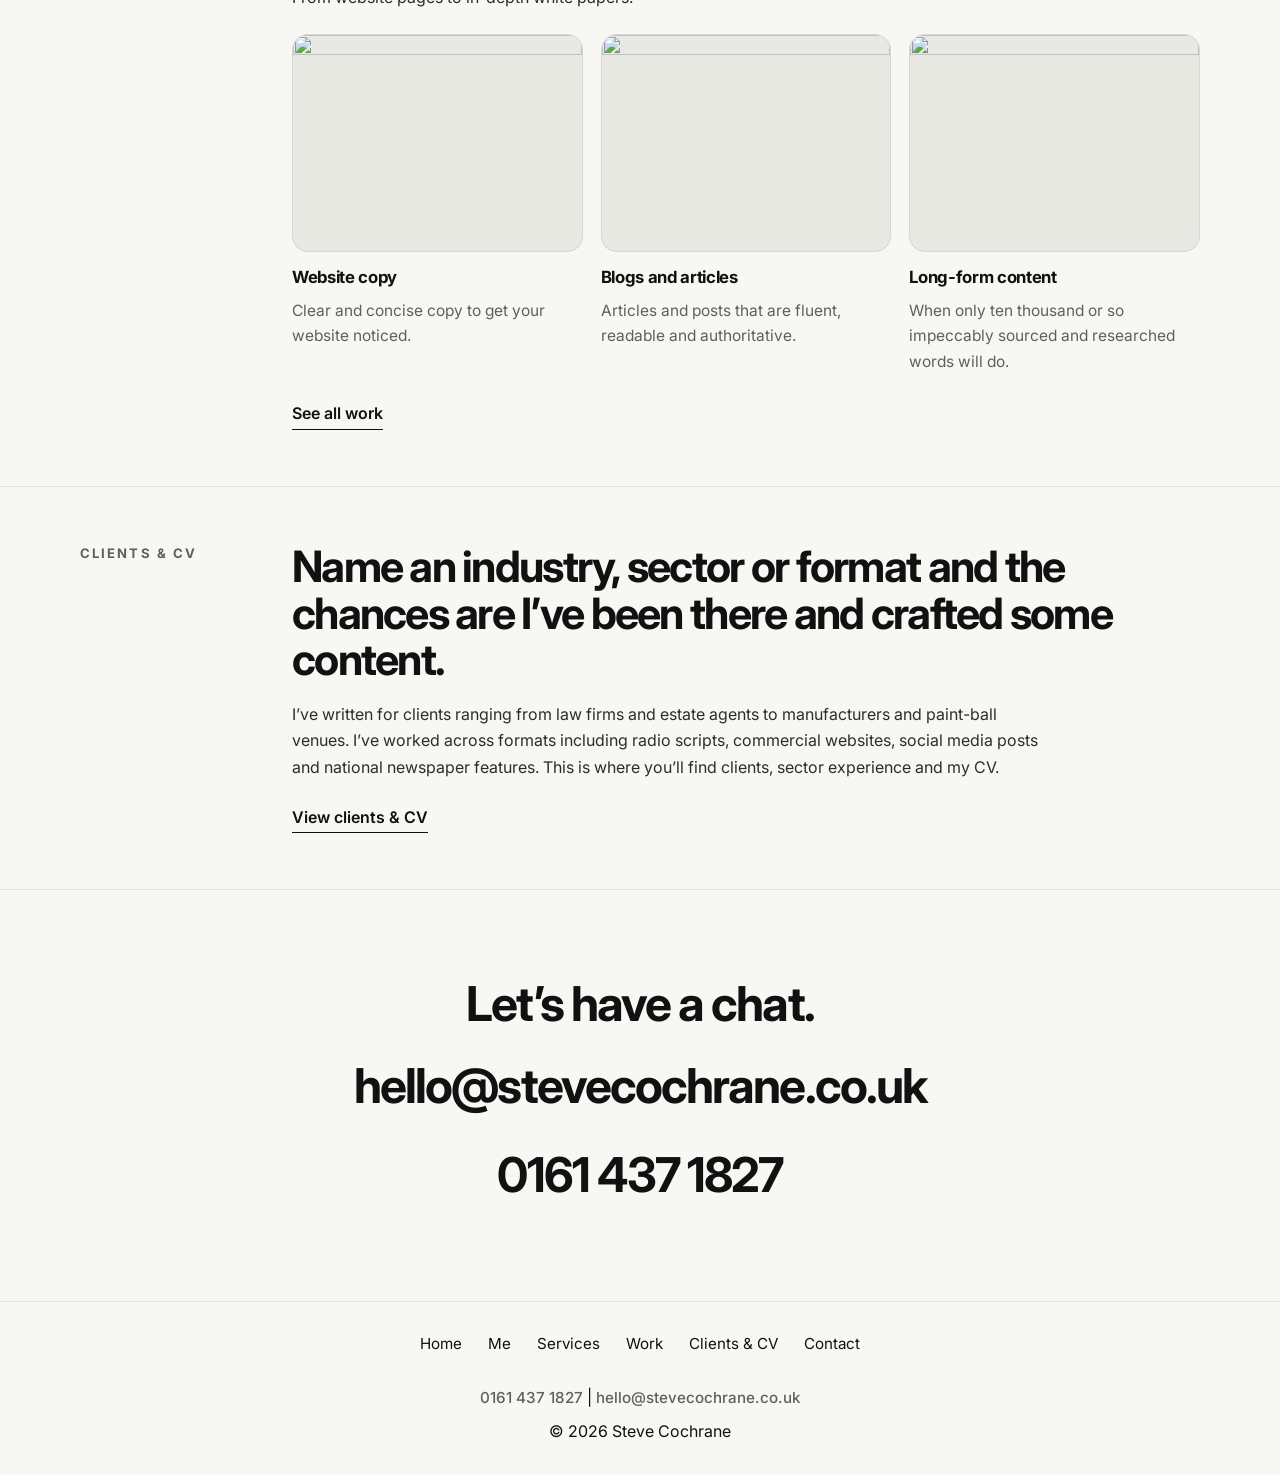
==== commit fda38e52: "Update index.html" ====
--- a/index.html
+++ b/index.html
@@ -180,7 +180,7 @@
       <div class="container contact-band-inner">
         <h2>Let’s have a chat.</h2>
         <a href="mailto:hello@stevecochrane.co.uk">hello@stevecochrane.co.uk</a>
-        <a href="tel:01610000000">0161 000 0000</a>
+        <a href="tel:01614371827">0161 437 1827</a>
       </div>
     </section>
 
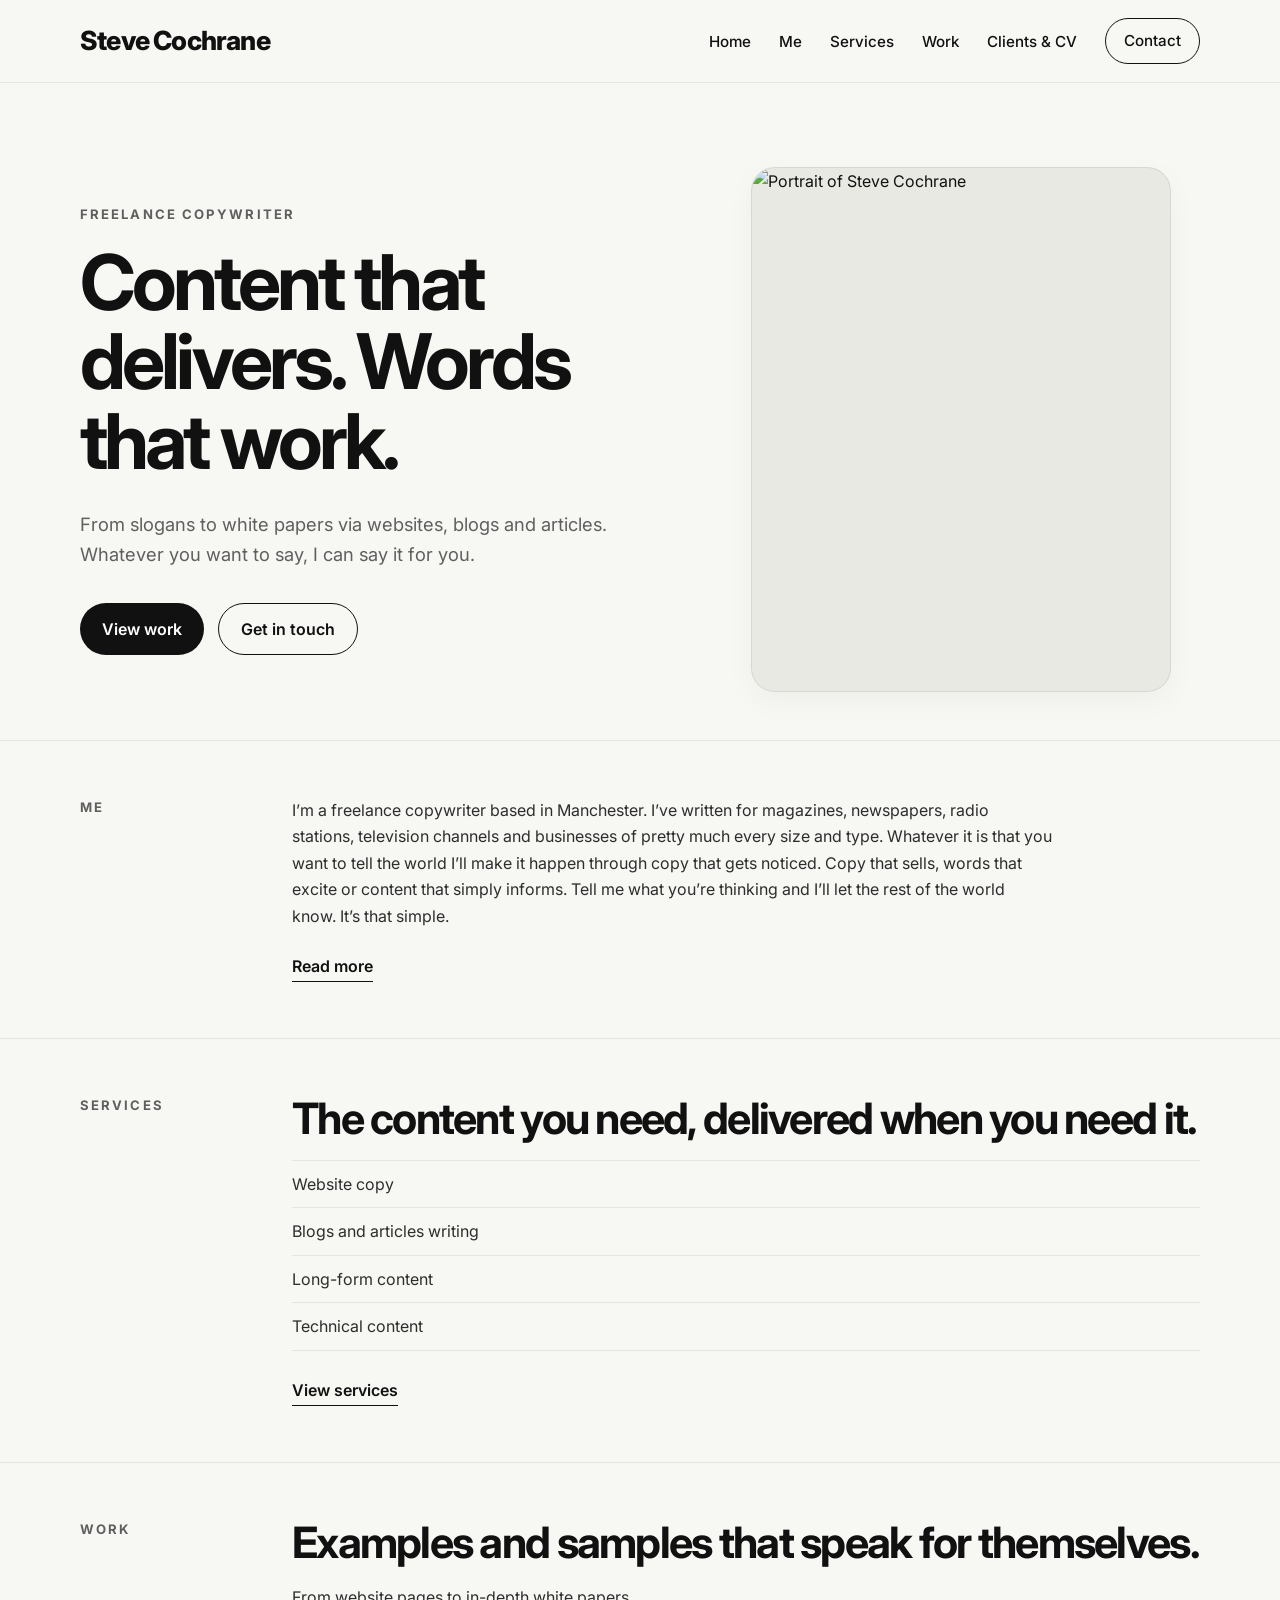
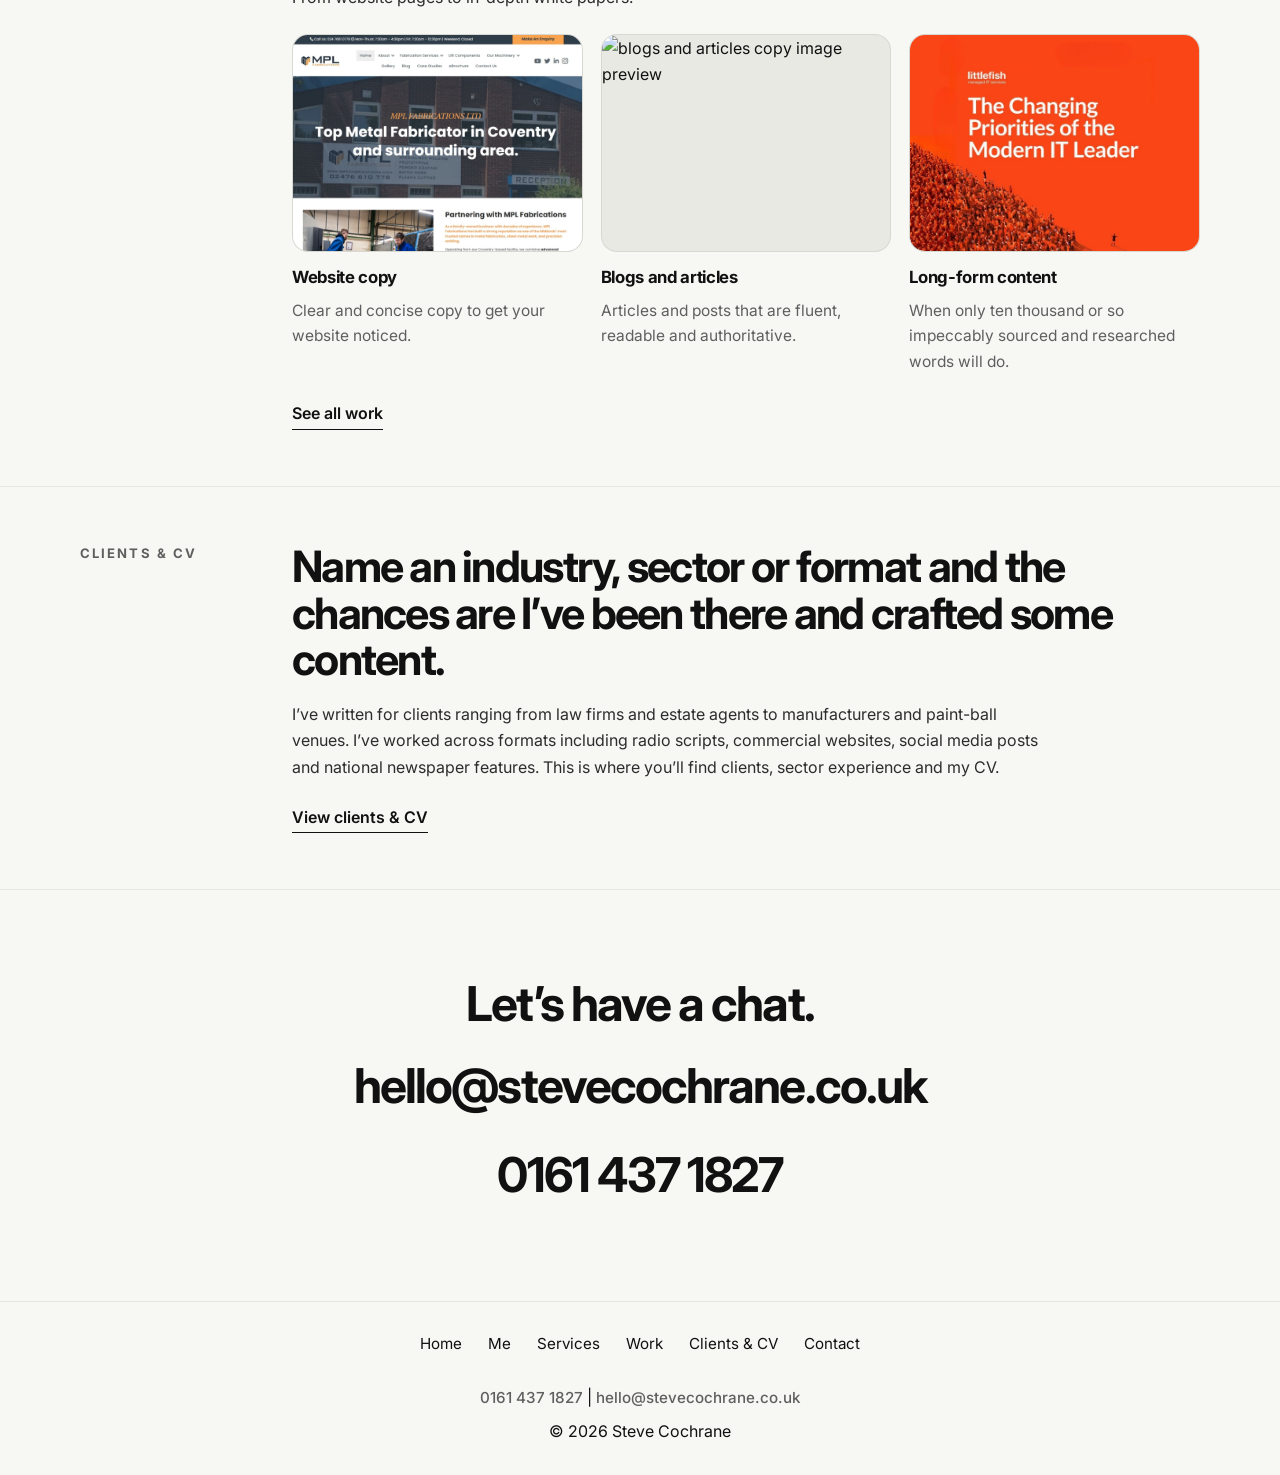
==== commit 48fb01b2: "Update index.html" ====
--- a/index.html
+++ b/index.html
@@ -122,7 +122,7 @@
 
           <div class="home-work-thumbs">
             <a class="work-thumb" href="work.html">
-              <img src="image/work-thumb-1.jpg" alt="">
+              <img src="image/work-mpl.jpg" alt="website copy image preview">
               <div class="work-thumb-copy">
                 <h3>Website copy</h3>
                 <p>Clear and concise copy to get your website noticed.
@@ -131,7 +131,7 @@
             </a>
 
             <a class="work-thumb" href="work.html">
-              <img src="image/work-thumb-2.jpg" alt="">
+              <img src="image/blog-copy-preview.jpg" alt="blogs and articles copy image preview">
               <div class="work-thumb-copy">
                 <h3>Blogs and articles</h3>
                 <p>Articles and posts that are fluent, readable and authoritative. 
@@ -140,7 +140,7 @@
             </a>
 
             <a class="work-thumb" href="work.html">
-              <img src="image/work-thumb-3.jpg" alt="">
+              <img src="image/longformpreview6.jpg" alt="long form content copy image preview">
               <div class="work-thumb-copy">
                 <h3>Long-form content
 </h3>
--- a/css/style.css
+++ b/css/style.css
@@ -1548,3 +1548,9 @@
 .footer-meta-centre p + p {
   margin-top: 0.5rem;
 }
+.contact-methods-grid {
+  display: grid;
+  grid-template-columns: repeat(2, minmax(0, 360px));
+  gap: 48px;
+  justify-content: center;
+}
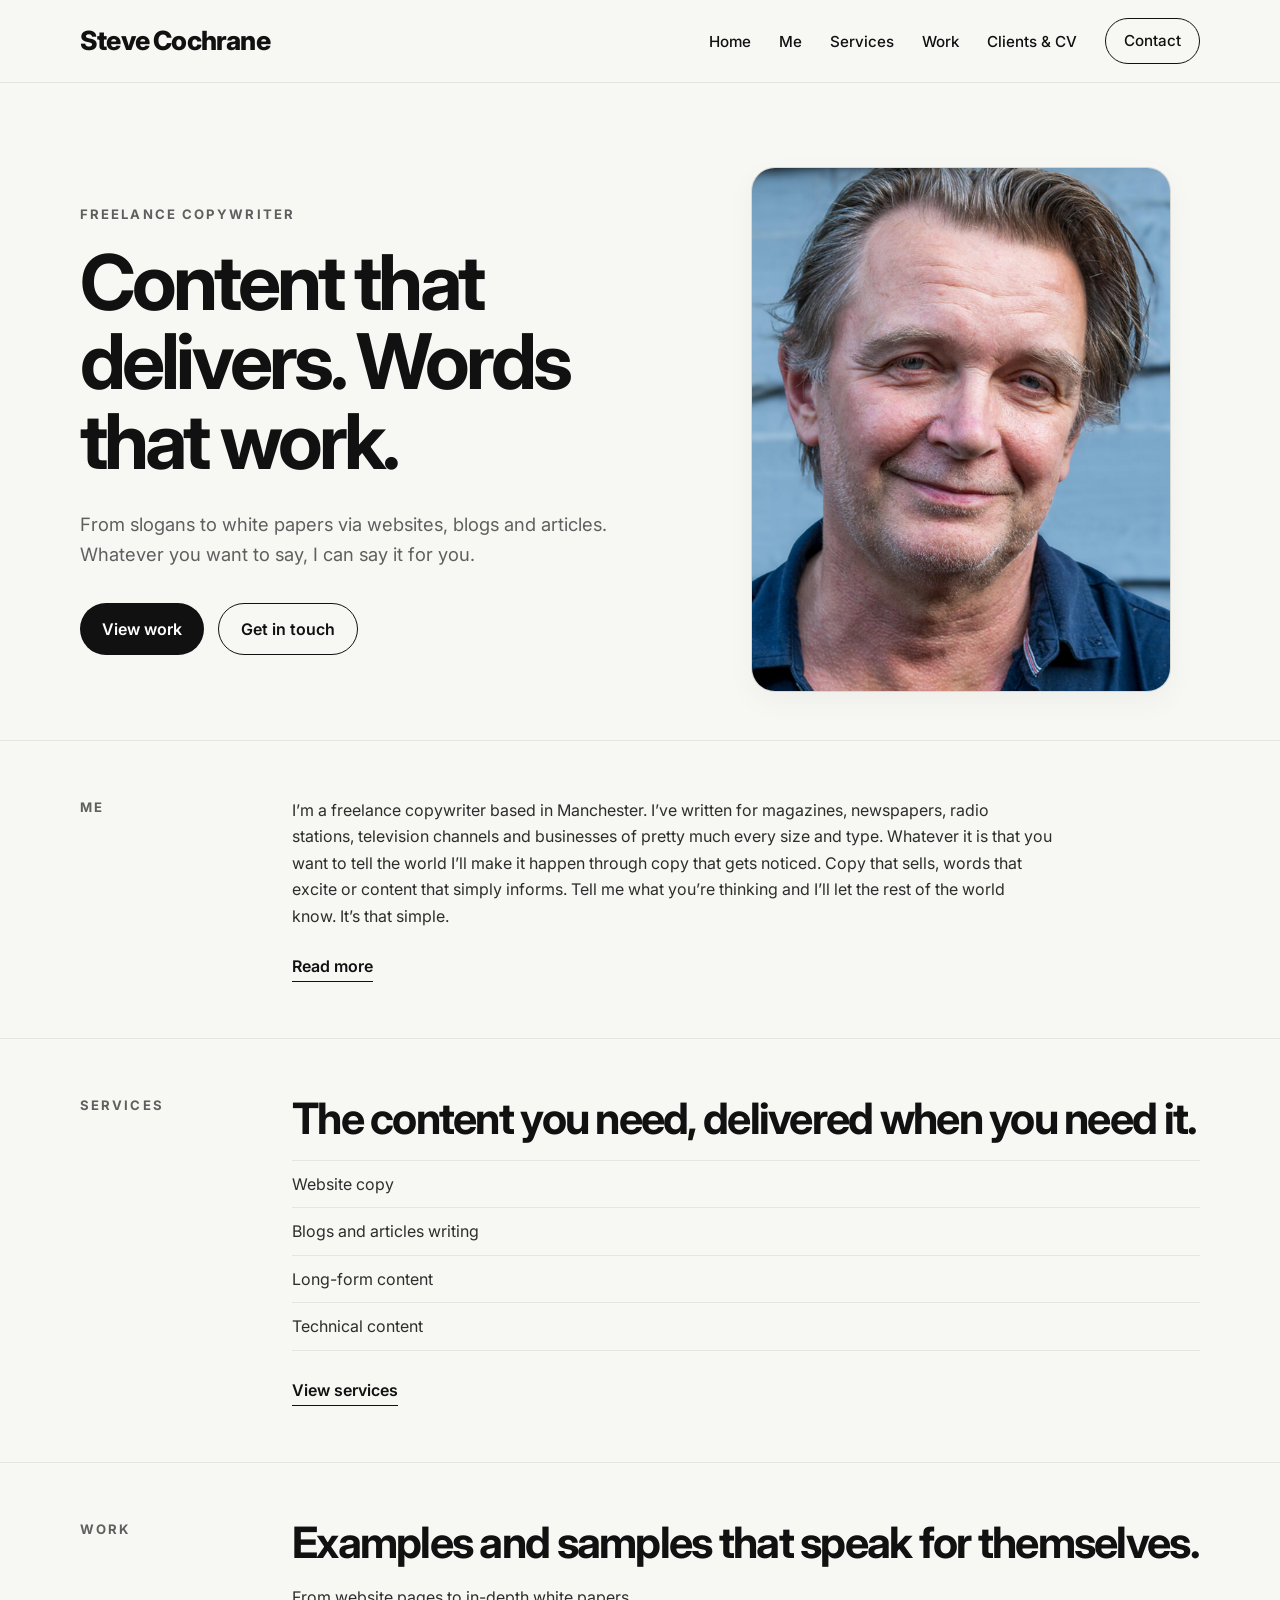
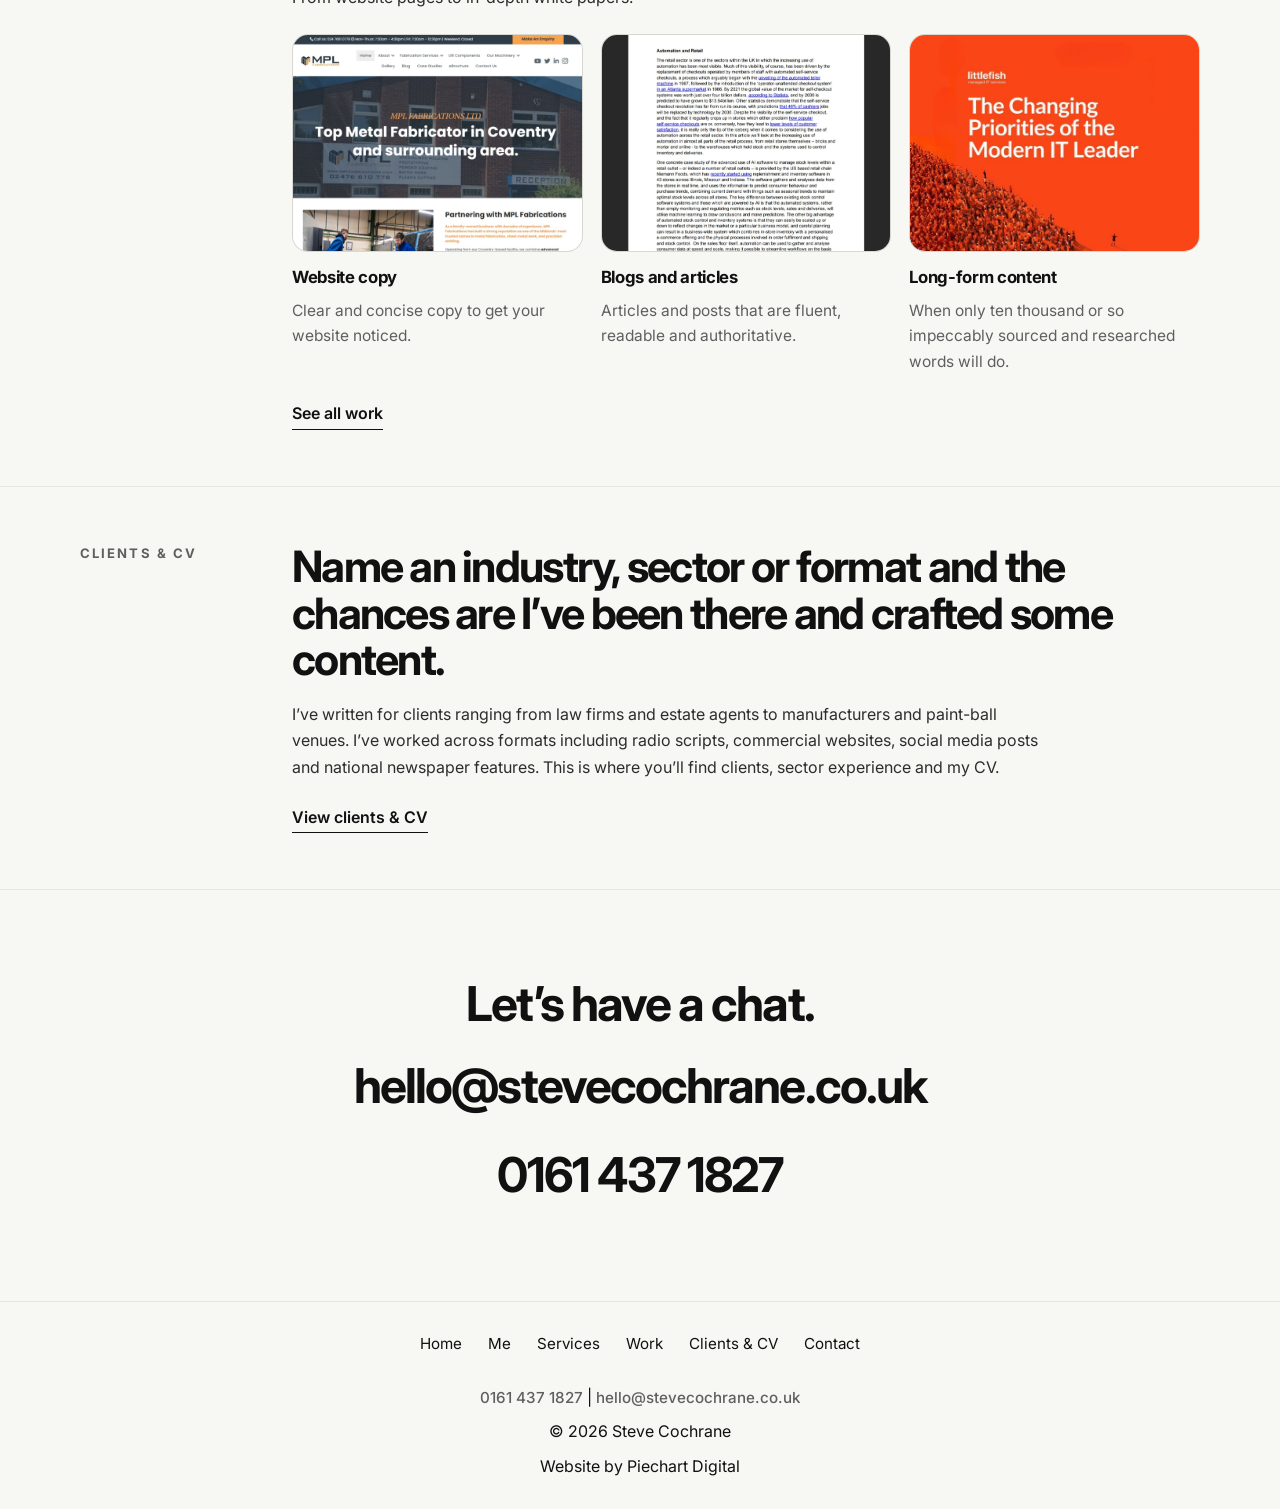
==== commit c8ec0bfe: "Update index.html" ====
--- a/index.html
+++ b/index.html
@@ -207,6 +207,10 @@
       <a class="footer-contact-item" href="mailto:hello@stevecochrane.co.uk">hello@stevecochrane.co.uk</a>
     </p>
     <p>© 2026 Steve Cochrane</p>
+
+<p class="site-credit">
+  Website by <a href="https://piechartdigital.co.uk" target="_blank" rel="noopener">Piechart Digital</a>
+</p>
   </div>
 </div>
      
--- a/css/style.css
+++ b/css/style.css
@@ -1554,3 +1554,29 @@
   gap: 48px;
   justify-content: center;
 }
+@media (max-width: 900px) {
+  .footer-meta {
+    align-items: center;
+    text-align: center;
+  }
+}
+
+@media (max-width: 640px) {
+  .footer-nav ul {
+    justify-content: center;
+  }
+
+  .footer-meta-centre {
+    align-items: center;
+    text-align: center;
+  }
+
+  .footer-meta-centre p {
+    text-align: center;
+  }
+}
+@media (max-width: 768px) {
+  main > .section:first-child {
+    padding-top: 48px;
+  }
+}
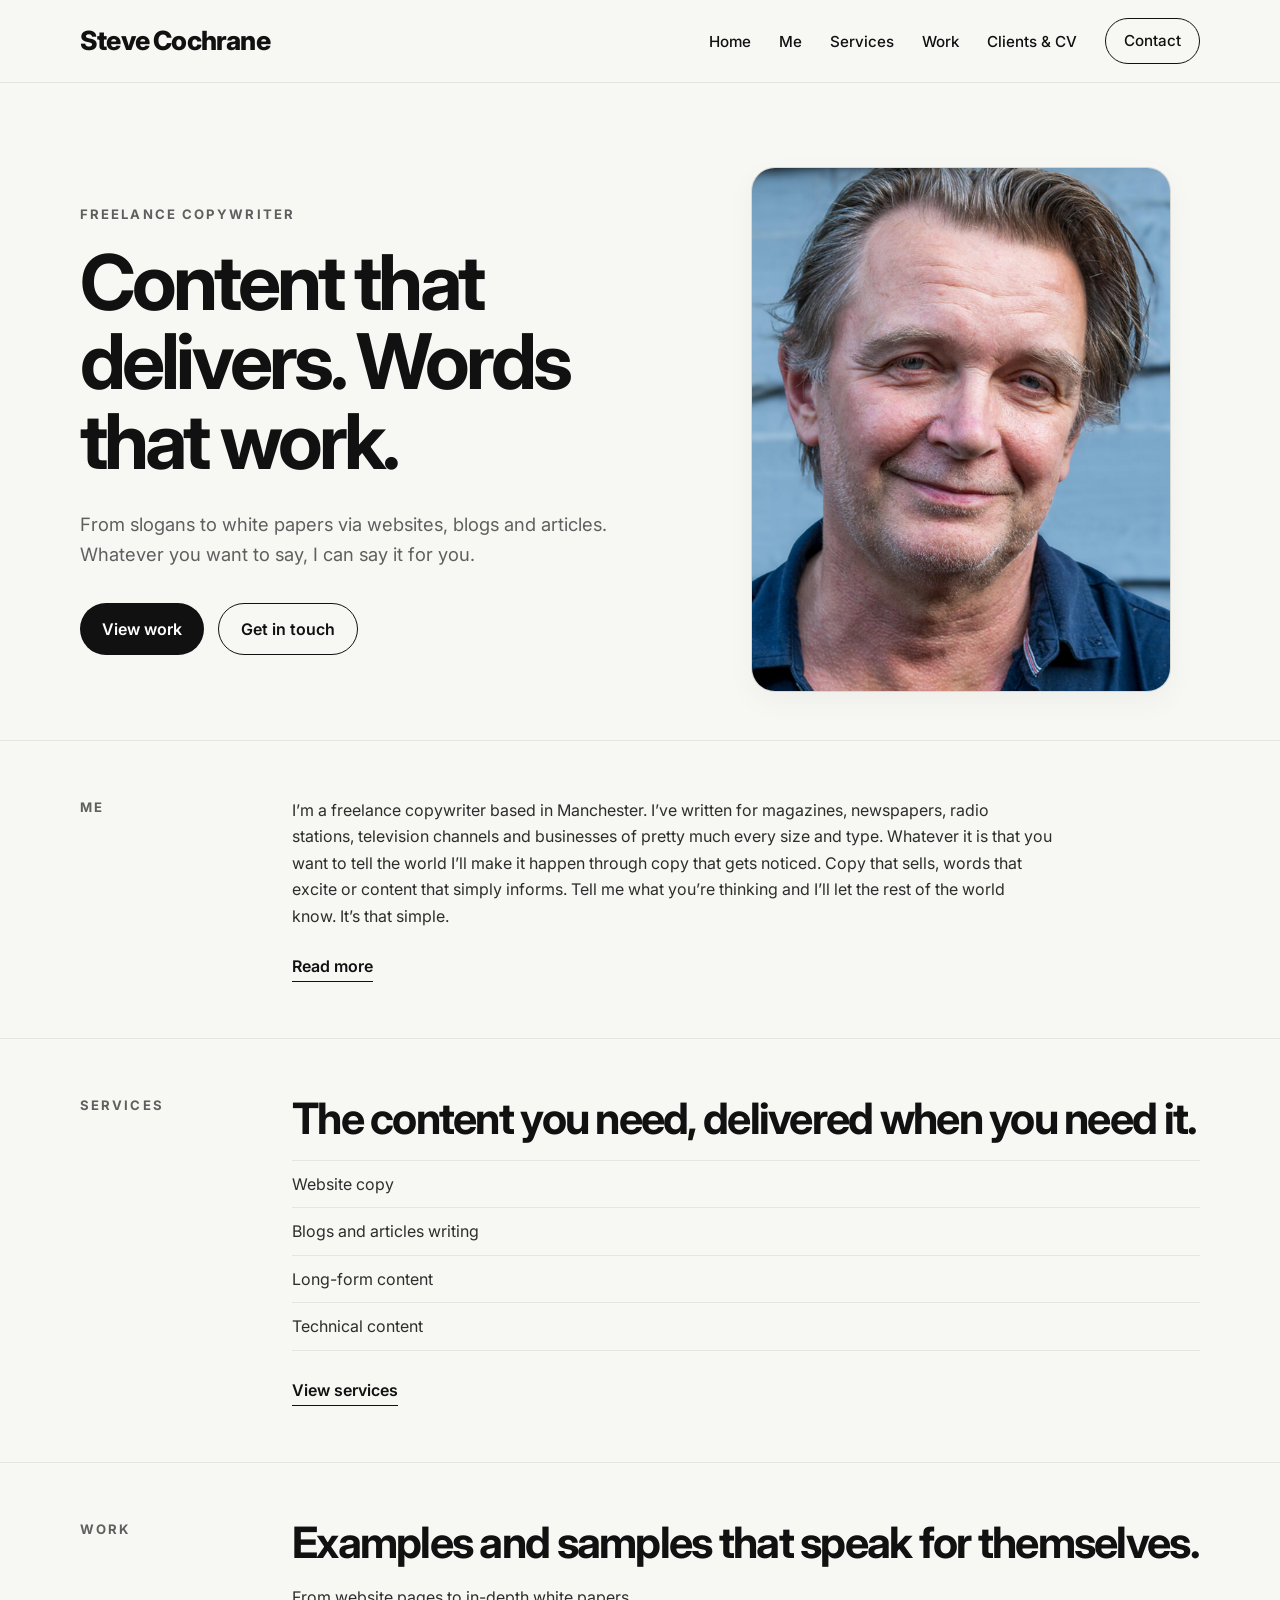
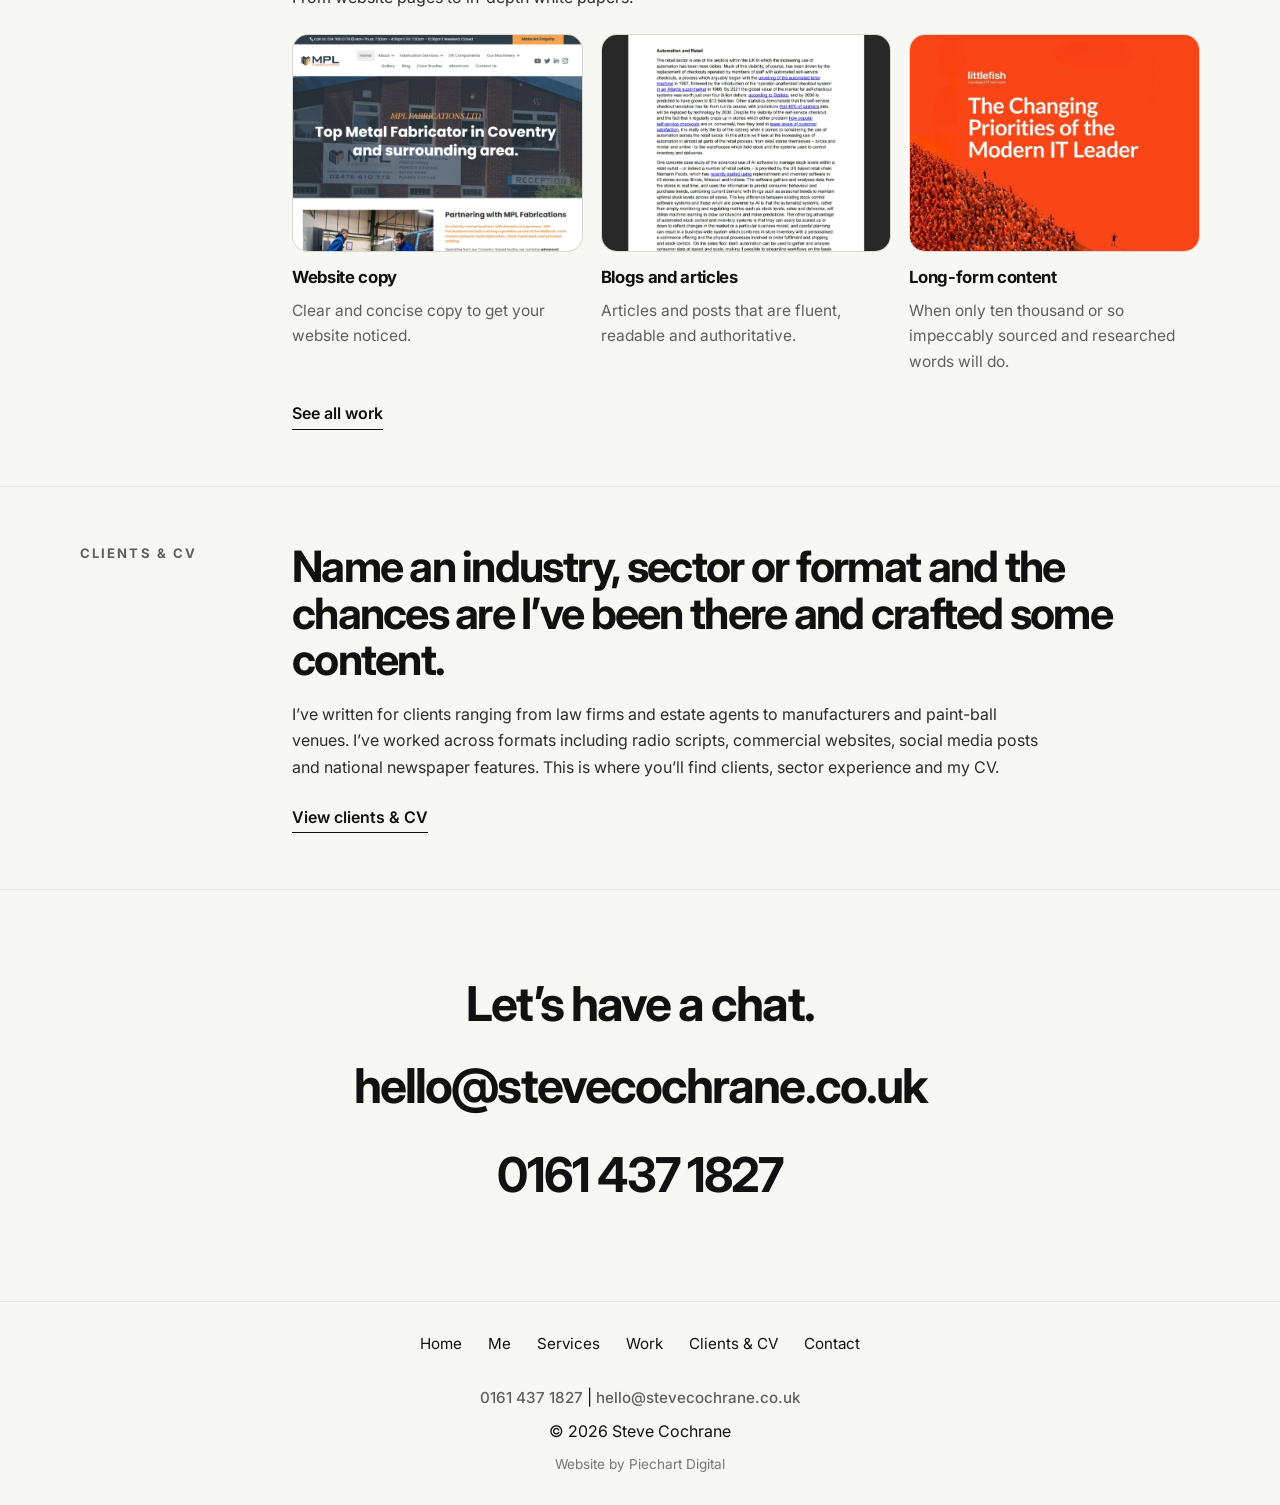
==== commit f234ad88: "Update index.html" ====
--- a/index.html
+++ b/index.html
@@ -14,6 +14,13 @@
     href="https://fonts.googleapis.com/css2?family=Inter:wght@400;500;600;700;800&display=swap"
     rel="stylesheet"
   />
+  <link rel="apple-touch-icon" sizes="180x180" href="apple-touch-icon.png">
+<link rel="icon" type="image/png" sizes="32x32" href="favicon-32x32.png">
+<link rel="icon" type="image/png" sizes="16x16" href="favicon-16x16.png">
+<link rel="icon" type="image/x-icon" href="favicon.ico">
+<link rel="manifest" href="site.webmanifest">
+
+<link rel="stylesheet" href="css/style.css">
   <link rel="stylesheet" href="css/style.css" />
 </head>
 
--- a/css/style.css
+++ b/css/style.css
@@ -1580,3 +1580,19 @@
     padding-top: 48px;
   }
 }
+.site-credit {
+  margin-top: 14px;
+  font-size: 0.85rem;
+  color: #777;
+}
+
+.site-credit a {
+  color: inherit;
+  text-decoration: none;
+  border-bottom: 1px solid transparent;
+  transition: border-color 0.2s ease;
+}
+
+.site-credit a:hover {
+  border-bottom-color: currentColor;
+}
--- a/css/style.css
+++ b/css/style.css
@@ -1580,3 +1580,19 @@
     padding-top: 48px;
   }
 }
+.site-credit {
+  margin-top: 14px;
+  font-size: 0.85rem;
+  color: #777;
+}
+
+.site-credit a {
+  color: inherit;
+  text-decoration: none;
+  border-bottom: 1px solid transparent;
+  transition: border-color 0.2s ease;
+}
+
+.site-credit a:hover {
+  border-bottom-color: currentColor;
+}
